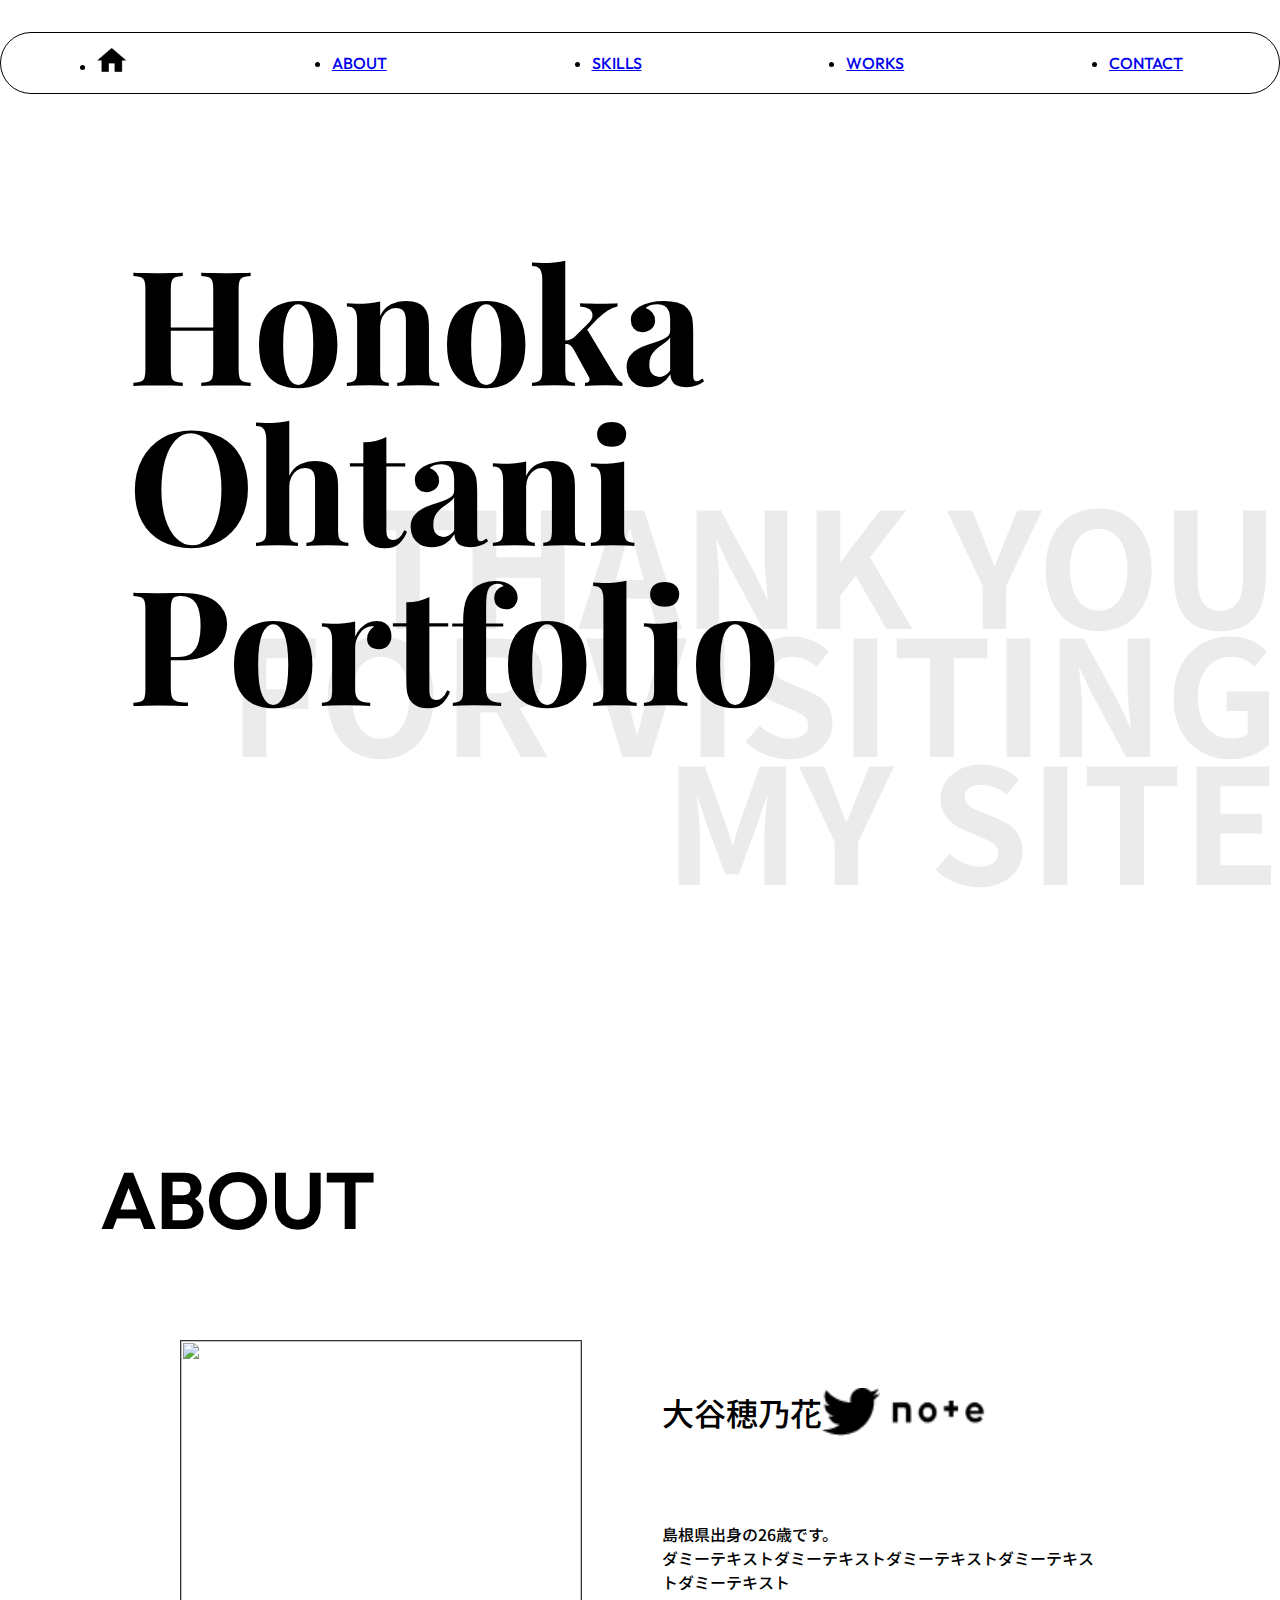
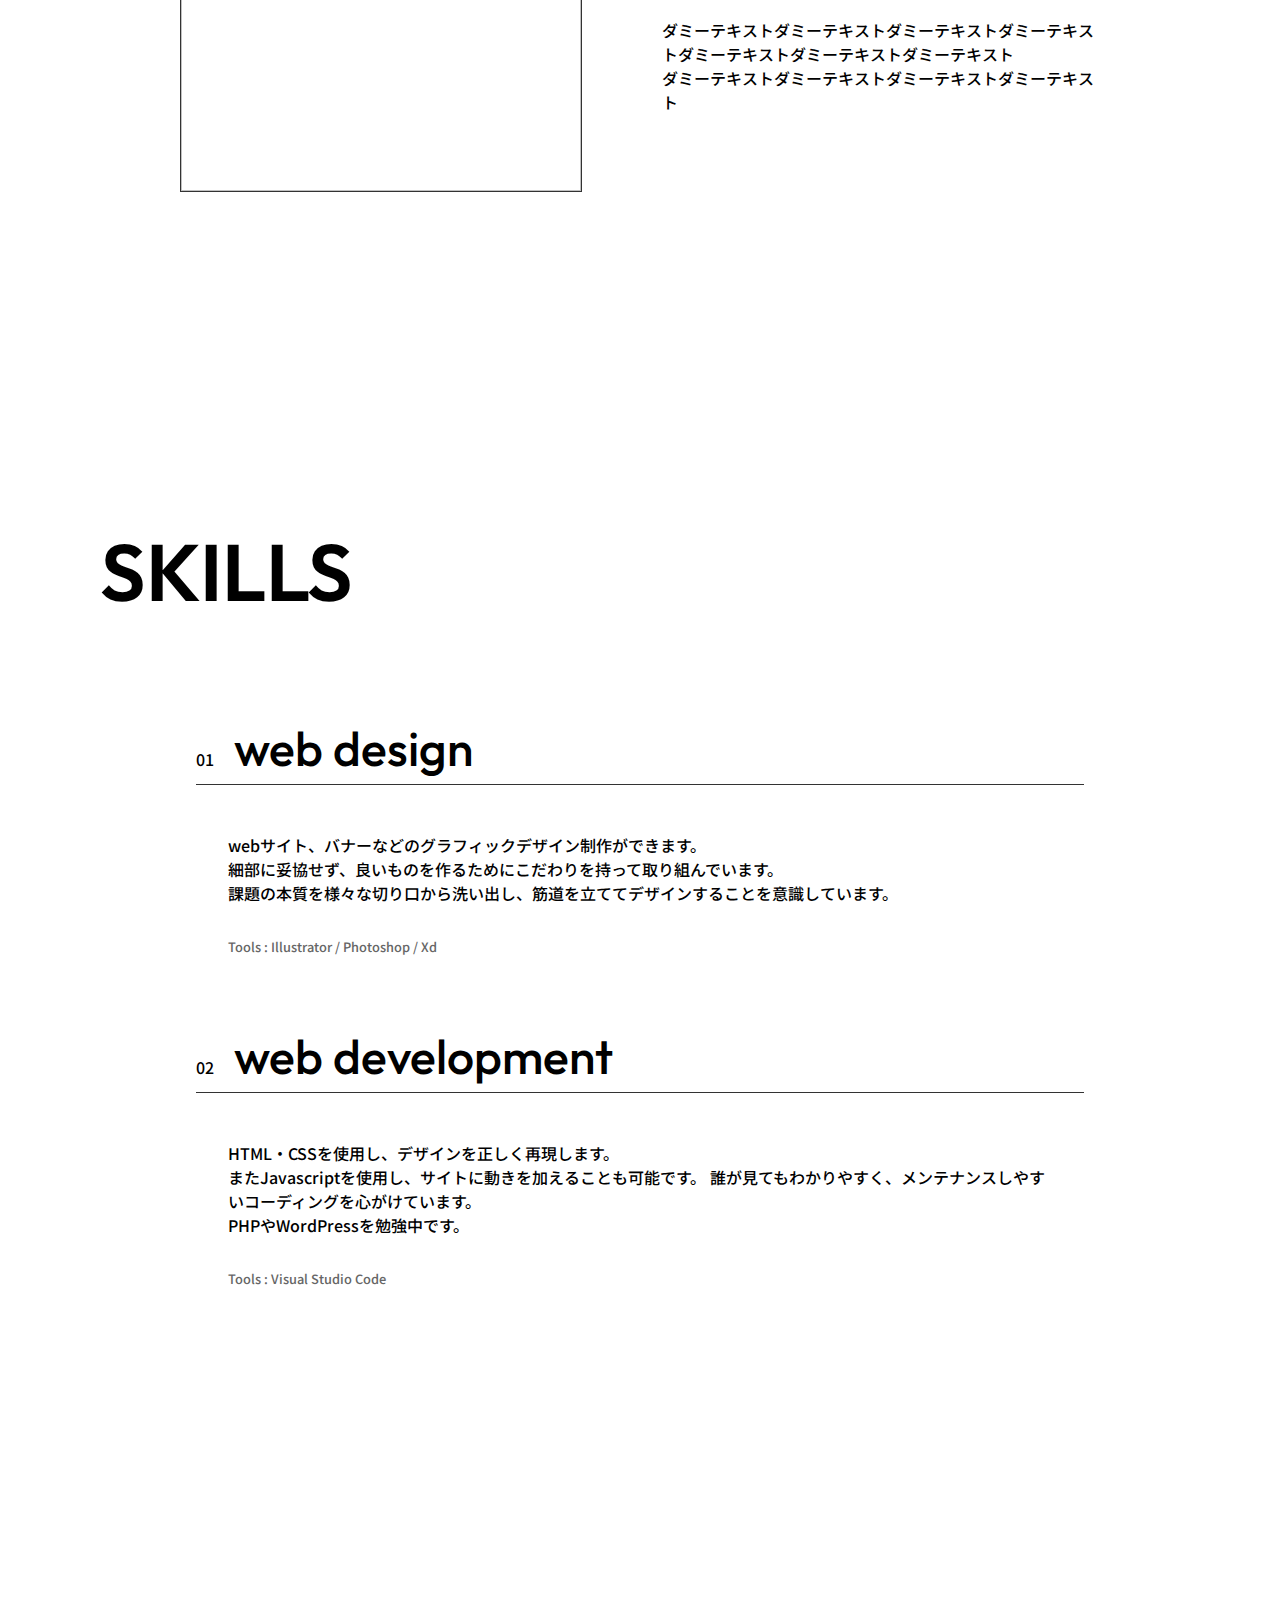
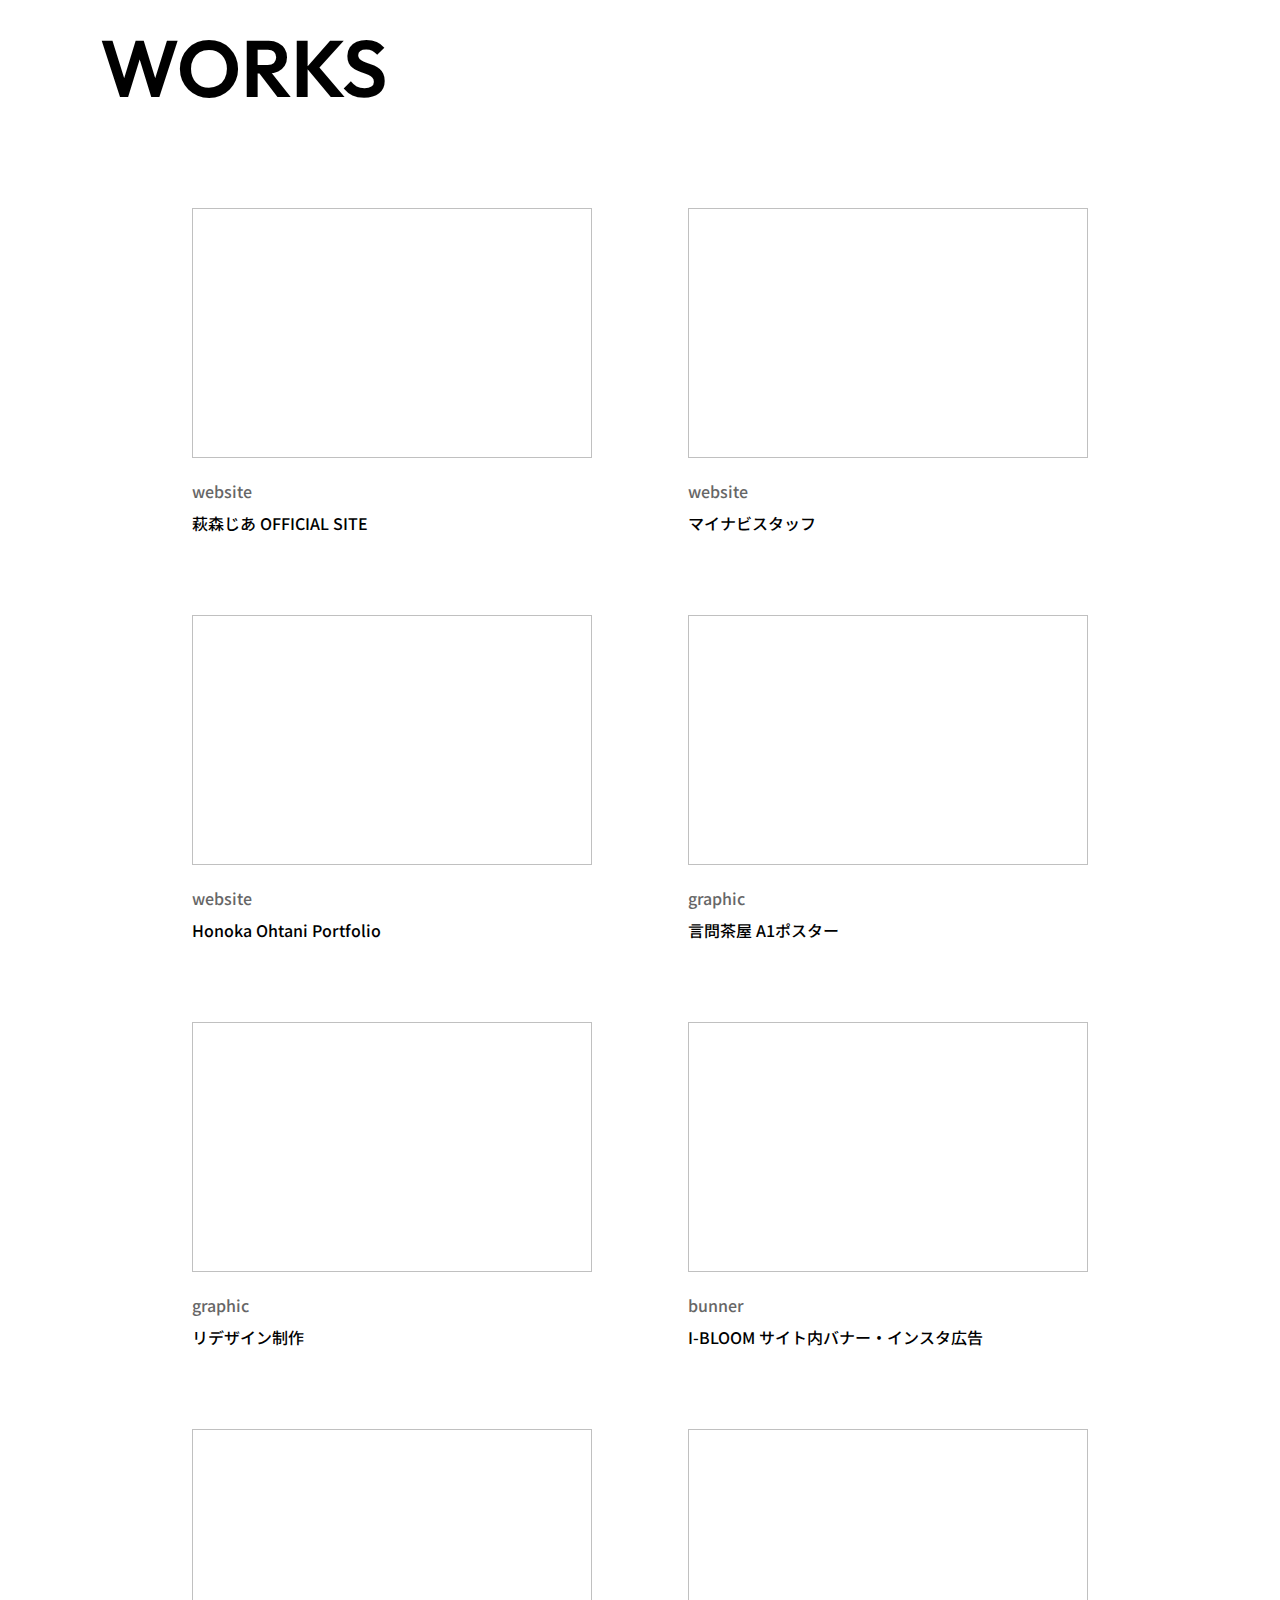
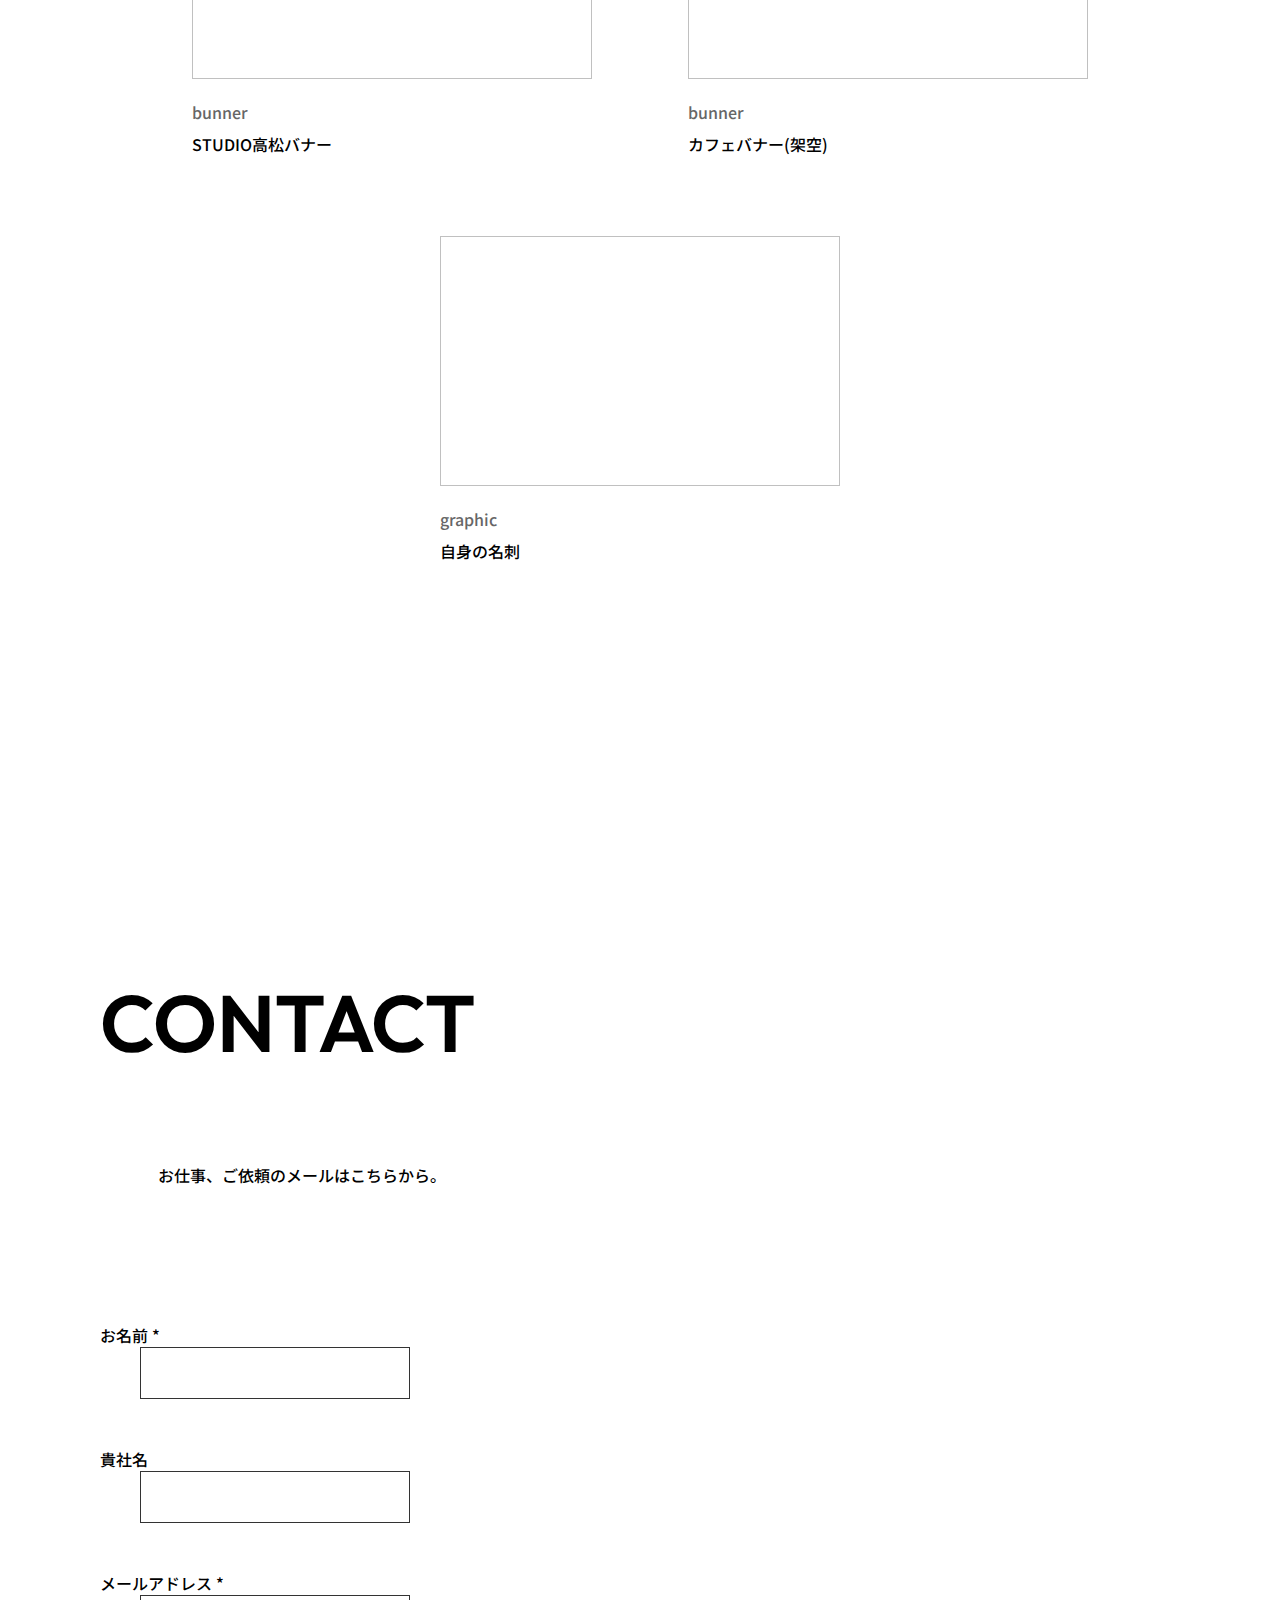
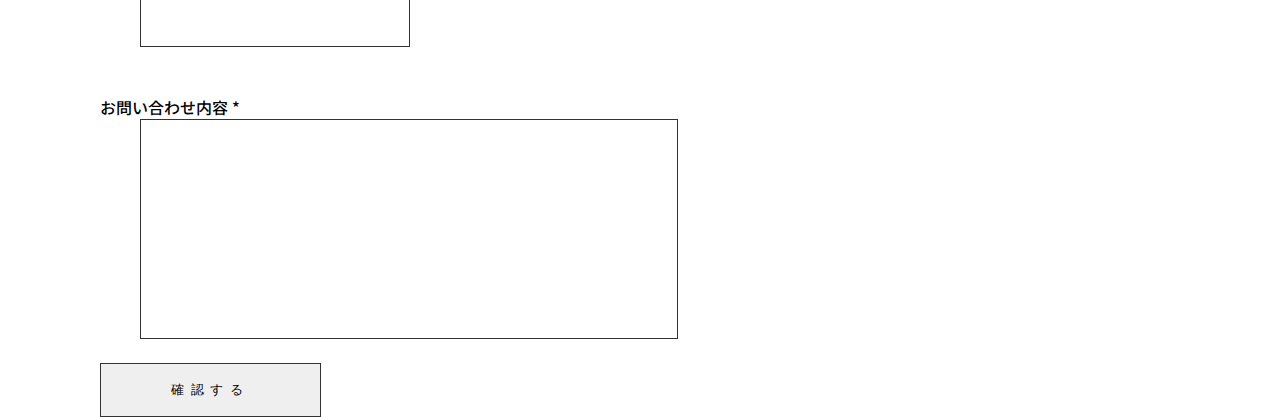
==== index.html @ c3727ef9 "message" ====
<!DOCTYPE html>
<html lang="ja">
  <head>
    <meta charset="utf-8">
    <meta name="viewport" content="width=device-width,initial=scale=1" />
    <meta
      name="description"
      content="大谷穂乃花のポートフォリオサイトです。"
    />
    <meta property="og:url" content="http://www.mySite.com/" />
    <meta property="og:title" content="Honoka Ohtani Portfolio site" />
    <meta property="og:type" content="website" />
    <meta property="og:image" content=".jpg" />
    <meta property="og:site_name" content="Honoka Ohtani Portfolio site" />
    <meta property="og:locale" content="ja-JP" />
    <meta
      property="og:description"
      content="大谷穂乃花のポートフォリオサイトです。"
    />
    <meta name="twitter:card" content="summary" />
    <title>Honoka Ohtani Portfolio site</title>
    <link
      rel="stylesheet"
      href="https://cdnjs.cloudflare.com/ajax/libs/tailwindcss/2.2.19/tailwind.min.css"
    />
    <link rel="stylesheet" href="assets/css/reset.css" />
    <link rel="stylesheet" href="assets/css/style.css" />
   
  </head>
  <body>
    <header>
      <section class="header" >
        <ul class="header-items" id="page-link">
         <li class="header-item">
          <a href=#top>
            <img src="assets/img/home.png" width="30">
          </a>
         </li>
         <li class="header-item">
          <a href=#about>
            ABOUT
          </a>
         </li>
         <li class="header-item">
          <a href=#skills>
            SKILLS
          </a>
         </li>
         <li class="header-item">
          <a href=#works>
            WORKS
          </a>
         </li>
         <li class="header-item">
          <a href=#contact>
            CONTACT
          </a>
         </li>
        </ul>
      </section>
    </header>
    <main>
      <section class="first-view">
        <div class="fv-wrapper">
          <div class="background-copy">
            THANK&nbsp;YOU
            <br>
            FOR&nbsp;VISITING
            <br>
            MY SITE
          </div>
          <h1 class="title-copy">
            Honoka
            <br>
            Ohtani
            <br>
            Portfolio
          </h1>
        </div>
      </section>
      <section class="about container">
       <h2 class="section-title" id="about">ABOUT</h2>
       <div class="about-wrapper">
        <img class="about-img" src="#" width="400">
        <div class="introduction">
          <div class="introduction__name">
            <div class="name pr-10">大谷穂乃花</div>
            <div class="sns-icon">
              <img src="assets/img/twitter.png" alt="twitter" class="sns-icons__item">
              <img src="assets/img/note.png" alt="note" class="sns-icons__item">
            </div>
          </div>
          <p class="introduction__sentence">
            島根県出身の26歳です。
            <br>
            ダミーテキストダミーテキストダミーテキストダミーテキストダミーテキスト
            <br><br>
            ダミーテキストダミーテキストダミーテキストダミーテキストダミーテキストダミーテキストダミーテキスト
            <br>
            ダミーテキストダミーテキストダミーテキストダミーテキスト
          </p>
          <!-- <p class="introduction__sentence">
            島根県出身の26歳です。
            <br>
            大学卒業後の2年間は教員として中学校に勤務し、退職。その後2社でそれぞれ営業、事務・広報に携わりました。
            <br><br>
            趣味はドライブで、長距離の運転もわりと楽しくこなすことができます。最近ATの限定を解除しました。
            <br>
            食べることや料理も好きで、管理栄養士の資格を持っています。
          </p> -->
        </div>
       </div>
      </section>
      <section class="skills container">
        <h2 class="section-title" id="skills">SKILLS</h2>
        <div class="skill-wrapper">
          <div class="skill-item">
            <div class="skill-title">
              <span class="skill-item-number">
                01
              </span>
              <span class="skill-item-content">
                web design
              </span>
            </div>
            <div class="skill-item-description__wrapper">
              <p class="skill-item-description">
                webサイト、バナーなどのグラフィックデザイン制作ができます。
                <br>
                細部に妥協せず、良いものを作るためにこだわりを持って取り組んでいます。
                <br>
                課題の本質を様々な切り口から洗い出し、筋道を立ててデザインすることを意識しています。              
              </p>
              <p class="tools">
                Tools : Illustrator / Photoshop / Xd
              </p>
            </div>
          </div>
          <div class="skill-item">
            <div class="skill-title">
              <span class="skill-item-number">
                02
              </span>
              <span class="skill-item-content">
                web development
              </span>
            </div>
            <div class="skill-item-description__wrapper">
              <p class="skill-item-description">
                HTML・CSSを使用し、デザインを正しく再現します。
                <br>
                またJavascriptを使用し、サイトに動きを加えることも可能です。
                誰が見てもわかりやすく、メンテナンスしやすいコーディングを心がけています。
                <br>
                PHPやWordPressを勉強中です。     
              </p>
              <p class="tools">
                Tools : Visual Studio Code
              </p>
            </div>
          </div>
        </div>
      </section>
      <section class="works container">
        <h2 class="section-title" id="works">
          WORKS
        </h2>
        <div class="work-wrapper">
          <div class="work-items">
             <img class="work-image" width="400" height="250">
              <p class="work-category">
                website
              </p>
              <p class="work-detail">
                萩森じあ&nbsp;OFFICIAL&nbsp;SITE
              </p>
          </div> 
          <div class="work-items">    
            <img class="work-image" width="400" height="250">
            <p class="work-category">
              website
            </p>
            <p class="work-detail">
              マイナビスタッフ
            </p>
          </div>  
          <div class="work-items">
            <img class="work-image" width="400" height="250">
            <p class="work-category">
              website
            </p>
            <p class="work-detail">
              Honoka&nbsp;Ohtani&nbsp;Portfolio
            </p>
          </div> 
          <div class="work-items">
            <img class="work-image" width="400" height="250">
            <p class="work-category">
              graphic
            </p>
            <p class="work-detail">
              言問茶屋&nbsp;A1ポスター
            </p>
          </div>
          <div class="work-items">
            <img class="work-image" width="400" height="250">
            <p class="work-category">
              graphic
            </p>
            <p class="work-detail">
              リデザイン制作
            </p>
          </div>
          <div class="work-items">
            <img class="work-image" width="400" height="250">
            <p class="work-category">
              bunner
            </p>
            <p class="work-detail">
              I-BLOOM&nbsp;サイト内バナー・インスタ広告
            </p>
          </div> 
          <div class="work-items">              
            <img class="work-image" width="400" height="250">
            <p class="work-category">
             bunner
            </p>
            <p class="work-detail">
             STUDIO高松バナー
            </p>
          </div> 
          <div class="work-items">           
            <img class="work-image" width="400" height="250">
            <p class="work-category">
              bunner
            </p>
            <p class="work-detail">
              カフェバナー(架空)
            </p>
          </div>   
          <div class="work-items">          
            <img class="work-image" width="400" height="250">
            <p class="work-category">
              graphic
            </p>
            <p class="work-detail">
              自身の名刺
            </p>
          </div>        
         </div>
    </section>
    <section class="contact container">
      <h2 class="section-title" id="contact">
              CONTACT
            </h2>
            <div class="Form">
              <div class="contact-message">
                <p class="contact-message__text">
                  お仕事、ご依頼のメールは<br class="sp">こちらから。
                </p>
              </div>
              <dl class="flex flex-wrap lg:flex-nowrap  w-full Form-Item">
                <dt class="w-full mb-4 lg:mb-0 lg:w-4/12">
                  お名前
                  <span class="Form-Item-Label-Required">
                      *
                    </span>
                </dt>
                <dd class="w-full lg:w-6/12">
                  <input class="w-full Form-Item-Input bg-transparent" type="text" >
                </dd>
              </dl>
              <dl class="flex flex-wrap lg:flex-nowrap  w-full Form-Item">
                <dt class="w-full mb-4 lg:mb-0 lg:w-4/12">
                  貴社名
                </dt>
                <dd class="w-full lg:w-6/12">
                  <input class="w-full Form-Item-Input bg-transparent" type="text" >
                </dd>
              </dl>
              <dl class="flex flex-wrap lg:flex-nowrap  w-full Form-Item">
                <dt class="w-full mb-4 lg:mb-0 lg:w-4/12">
                  メールアドレス
                  <span class="Form-Item-Label-Required">
                      *
                    </span>
                </dt>
                <dd class="w-full lg:w-6/12">
                  <input class="w-full Form-Item-Input bg-transparent" type="text" >
                </dd>
              </dl>
              <dl class="flex flex-wrap lg:flex-nowrap  w-full Form-Item">
                <dt class="w-full mb-4 lg:mb-0 lg:w-4/12">
                  お問い合わせ内容
                  <span class="Form-Item-Label-Required">
                      *
                    </span>
                </dt>
                <dd class="w-full lg:w-6/12">
                  <input class="w-full Form-Item-Textarea bg-transparent" >
                </dd>
              </dl>
              <div class="text-center pt-48 pb-56">
                <button type="submit" class="button1 mx-auto">
                  <div class="button1__box">確認する</div>
                </button>
              </div>
            </div>
          </section>
        </main>
        <footer></footer>
      </body>
      <script src="https://code.jquery.com/jquery-3.4.1.min.js" integrity="sha256-CSXorXvZcTkaix6Yvo6HppcZGetbYMGWSFlBw8HfCJo=" crossorigin="anonymous"></script>
<script src="https://coco-factory.jp/ugokuweb/wp-content/themes/ugokuweb/data/8-2-2/js/8-2-2.js"></script>
</html>
---- assets/css/style.css ----
@charset "UTF-8";


  @import url('https://fonts.googleapis.com/css2?family=Noto+Sans+JP:wght@400;500;900&family=Outfit:wght@500;600&family=Playfair+Display:wght@400&display=swap');


body{
  font-family: 'Noto Sans JP', sans-serif;
  font-weight:500;
  letter-spacing: .05;
  line-height:1.5;
}
.first-view{
  height:100vh;
}
.header{
  background: rgba(0,0,0,0.0);
  height: auto;
  position: fixed;
  width: 100%;
  max-width: 1280px;
  inset: 0;
  margin: auto;
  margin-top:2rem;
  z-index: 100;
}
.header-items{
  align-content: center;
  align-items: center;
  background: #ffffff;
  border: solid 1px #000;
  border-radius: 128px;
  display: flex;
  flex: 1;
  flex-direction: row;
  flex-wrap: wrap;
  height: 60px;
  justify-content: space-between;
  margin: 0 auto;
  padding: 0px 6rem;
  width: auto;
  z-index: 0;
  max-width: calc(100% - 60px);
}
.header-item{
  font-family: 'Outfit', sans-serif;
}
.fv-wrapper{
  position:relative;
}
.title-copy{
  position:absolute;
  transform: translateY(50%);
  font-size:10rem;
  padding-left:10vw;
  line-height: 1;
  z-index:10;
  font-family: 'Playfair Display', serif;
}
.background-copy{
  position:absolute;
  top:55vh;
  right:0;
  font-size:10rem;
  line-height: 0.8;
  color:#ebebeb;
  z-index:1;
  text-align: right;
  font-weight:700;
}


.section-title{
  font-size:5rem;
  margin-bottom:5rem;
  font-family: 'Outfit', sans-serif;
  font-weight:600;
}
.container{
  max-width:1080px;
  margin-top:20rem;
  margin-left: auto;
  margin-right: auto; 
}
.about{
  margin-top:15rem;
}

.about-wrapper{
  display:flex;
  justify-content: space-between;
  padding:0 5rem;
}
.about-img{
  border:solid 1px #333;
  height:450px;
}
.introduction{
  margin-left:5rem;
}
.introduction__name{
  display:flex;
  margin:3rem 0;
}
.name{
  font-size:2rem;
}
.sns-icon{
  display:flex;
}
.sns-icons__item{
  width:100%;
}
.introduction__sentence{
  transform:translateY(20%);
}

.skill-wrapper{
  padding:0 6rem;
}
.skill-item{
  margin-bottom:4rem;
}
.skill-title{
  border-bottom:solid 1px #333;
  margin-bottom:3rem;
}
.skill-item-number{
  font-size:1rem;
  margin-right:1rem;
}
.skill-item-content{
  position:relative;
  font-size:3rem;
  font-family: 'Outfit', sans-serif;
  font-weight:500;
}
.skill-item-description__wrapper{
  margin:0 2rem;
}
.tools{
  margin-top:2rem;
  font-size:0.8rem;
  color:#666;
}


.work-wrapper{
  display:flex;
  justify-content: center;
  flex-wrap:wrap
}
.work-items{
  margin:0 3rem;
  margin-bottom:5rem;
}
.work-image{
  margin-bottom:1rem;
}
.work-category{
  margin-bottom:0.5rem;
  color:#666;
}

.Form {
  margin-left: auto;
  margin-right: auto;
  max-width: 1520px;
  text-align: left;
}
@media screen and (max-width: 768px) {
  .Form {
    padding-top:5rem;
    margin: 0 3rem;
  }
}
.contact-message__text{
  margin: 5rem 4.5vw 7rem;
}
.Form-Item {
  margin:0 auto;
  padding-top: 24px;
  padding-bottom: 24px;
  justify-content: center;
}
@media screen and (max-width: 480px) {
  .Form-Item {
    padding-left: 14px;
    padding-right: 14px;
    padding-top: 16px;
    padding-bottom: 16px;
    flex-wrap: wrap;
  }
}

@media screen and (max-width: 480px) {
  .Form-Item-Label {
    max-width: inherit;
    display: flex;
    align-items: center;
    font-size: 15px;
  }
}
@media screen and (max-width: 480px) {
  .Form-Item-Label.isMsg {
    margin-top: 0;
  }
}

@media screen and (max-width: 768px) {
  .Form-Item-Label-Required {
    border-radius: 4px;
    padding-top: 4px;
    padding-bottom: 4px;
    width: 32px;
  }
}
.Form-Item-Input{
  border: 1px solid #333;
  margin-left: 40px;
  padding-left: 1em;
  padding-right: 1em;
  height: 48px;
  flex: 1;
  /* width: 100%; */
  max-width: 500px;
  font-size: 18px;
}
@media screen and (max-width: 768px) {
  .Form-Item-Input {
    margin-left: 0;
    margin-top: 18px;
    margin-left:0;
    height: 40px;
    flex: inherit;
    font-size: 15px;
  }
}
.Form-Item-Textarea {
  border: 1px solid #333;
  margin-left: 40px;
  padding-left: 1em;
  padding-right: 1em;
  height: 216px;
  flex: 1;
  width: 100%;
  max-width: 500px;
  font-size: 18px;
}
@media screen and (max-width: 768px) {
  .Form-Item-Textarea {
    margin-top: 18px;
    margin-left: 0;
    height: 200px;
    flex: inherit;
    font-size: 15px;
  }
}
.sp{
  display:none;
}
@media screen and (max-width: 768px) {
  .sp{
    display:block;
  }
}

.button1{
  border:solid 1px #333;
}
.button1__box{
  padding:1rem 4rem;
  letter-spacing: .5em;
}
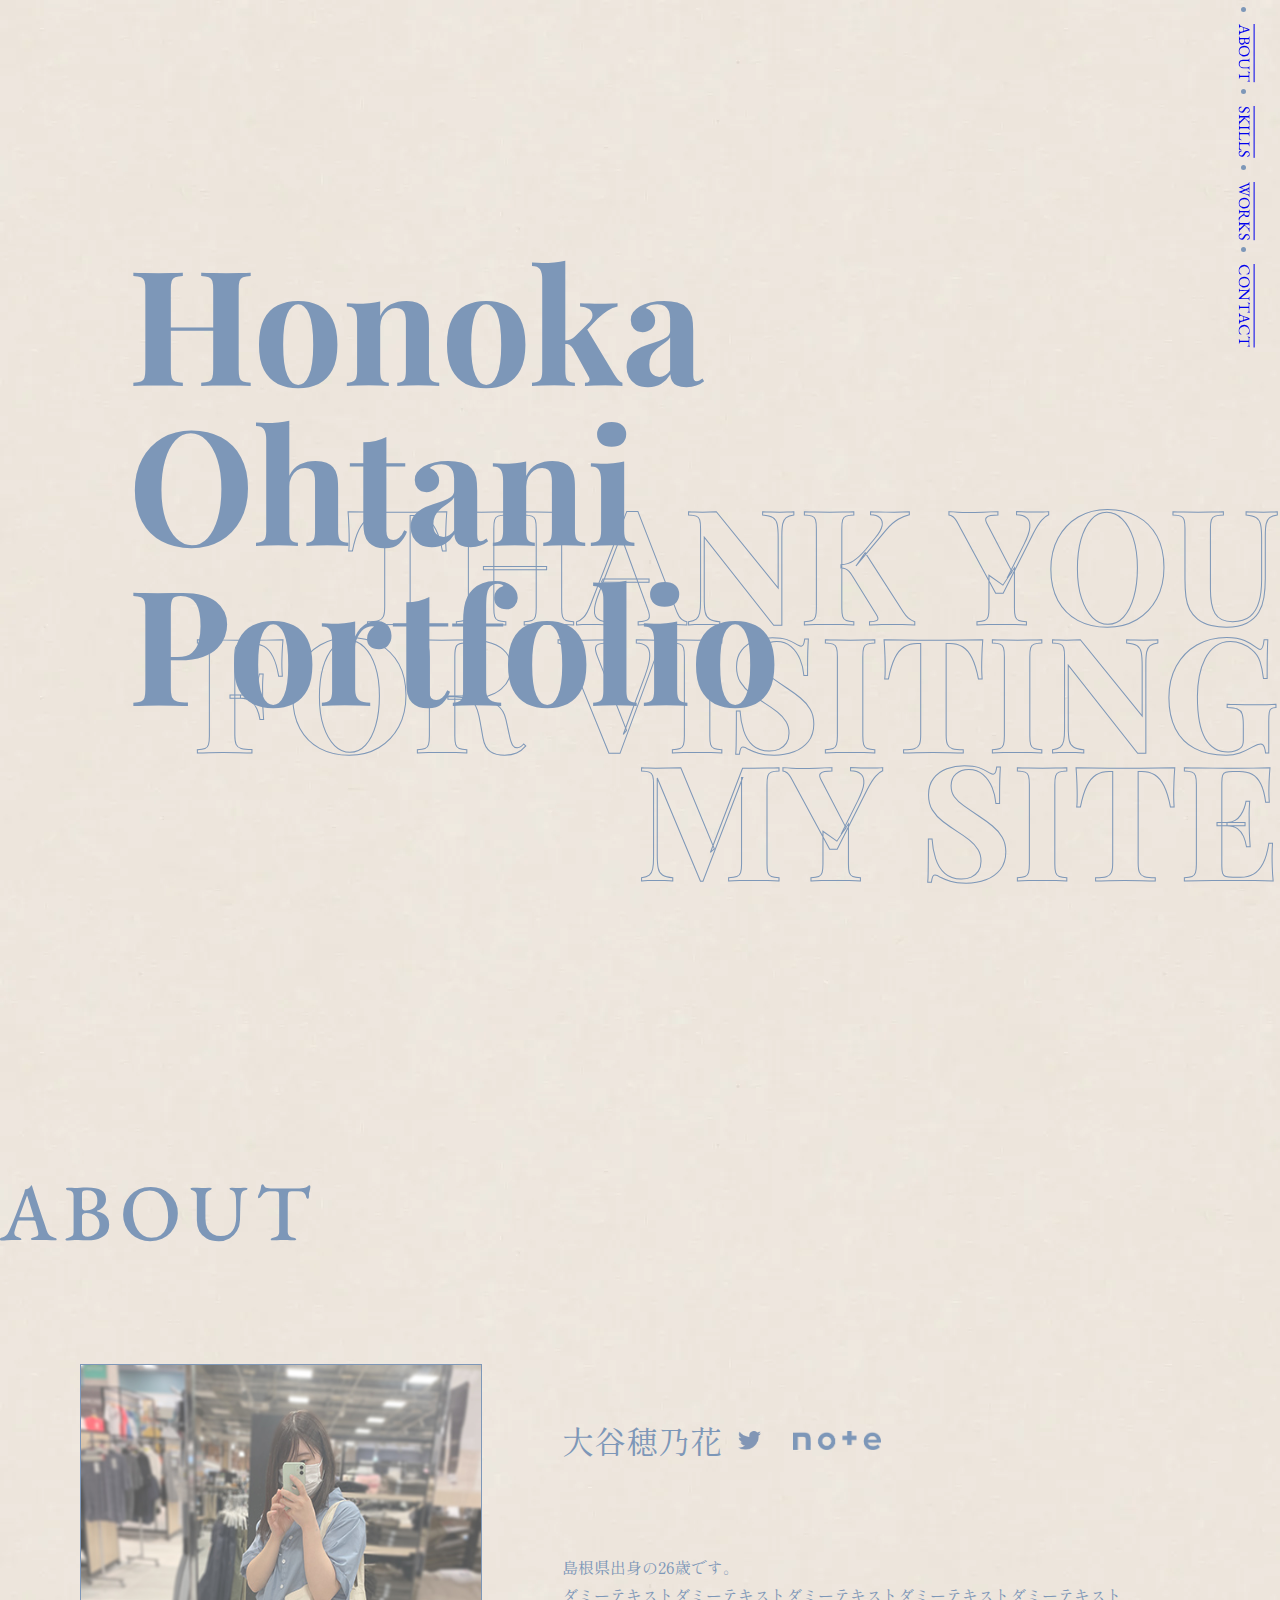
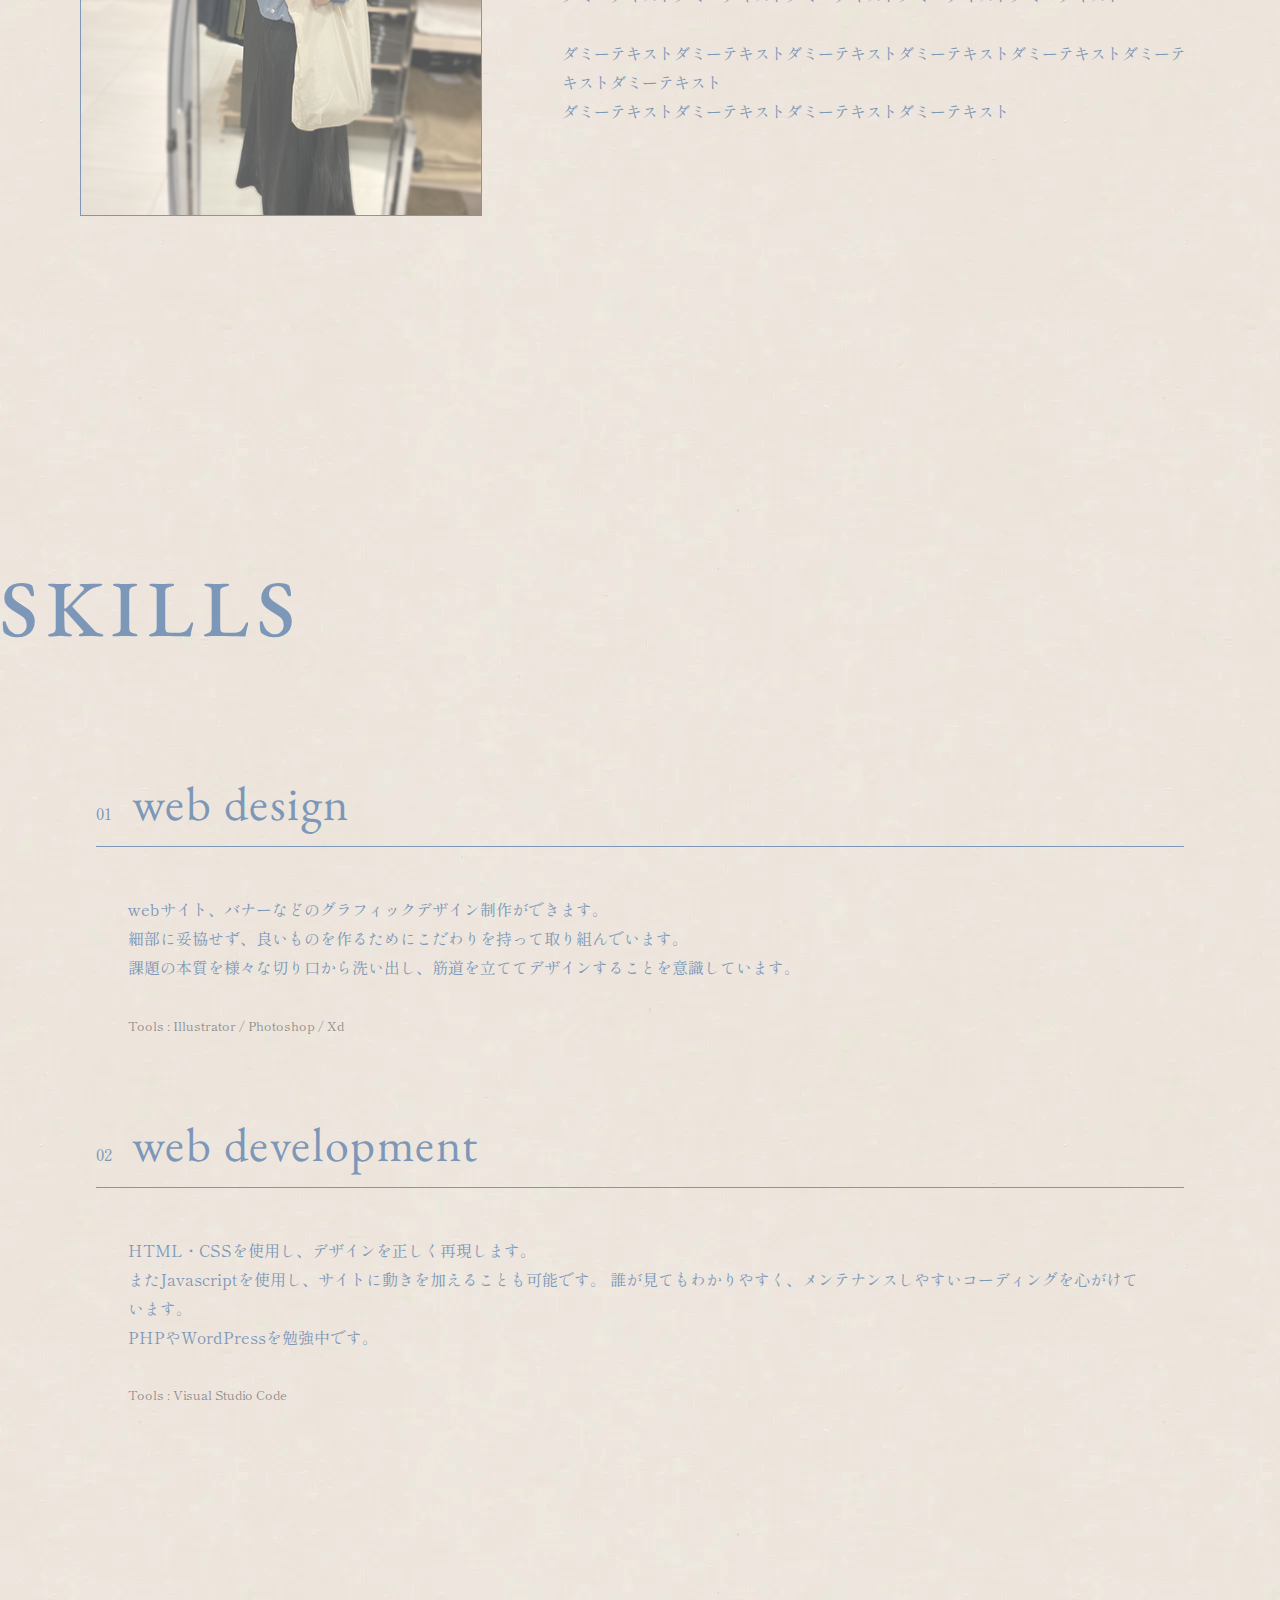
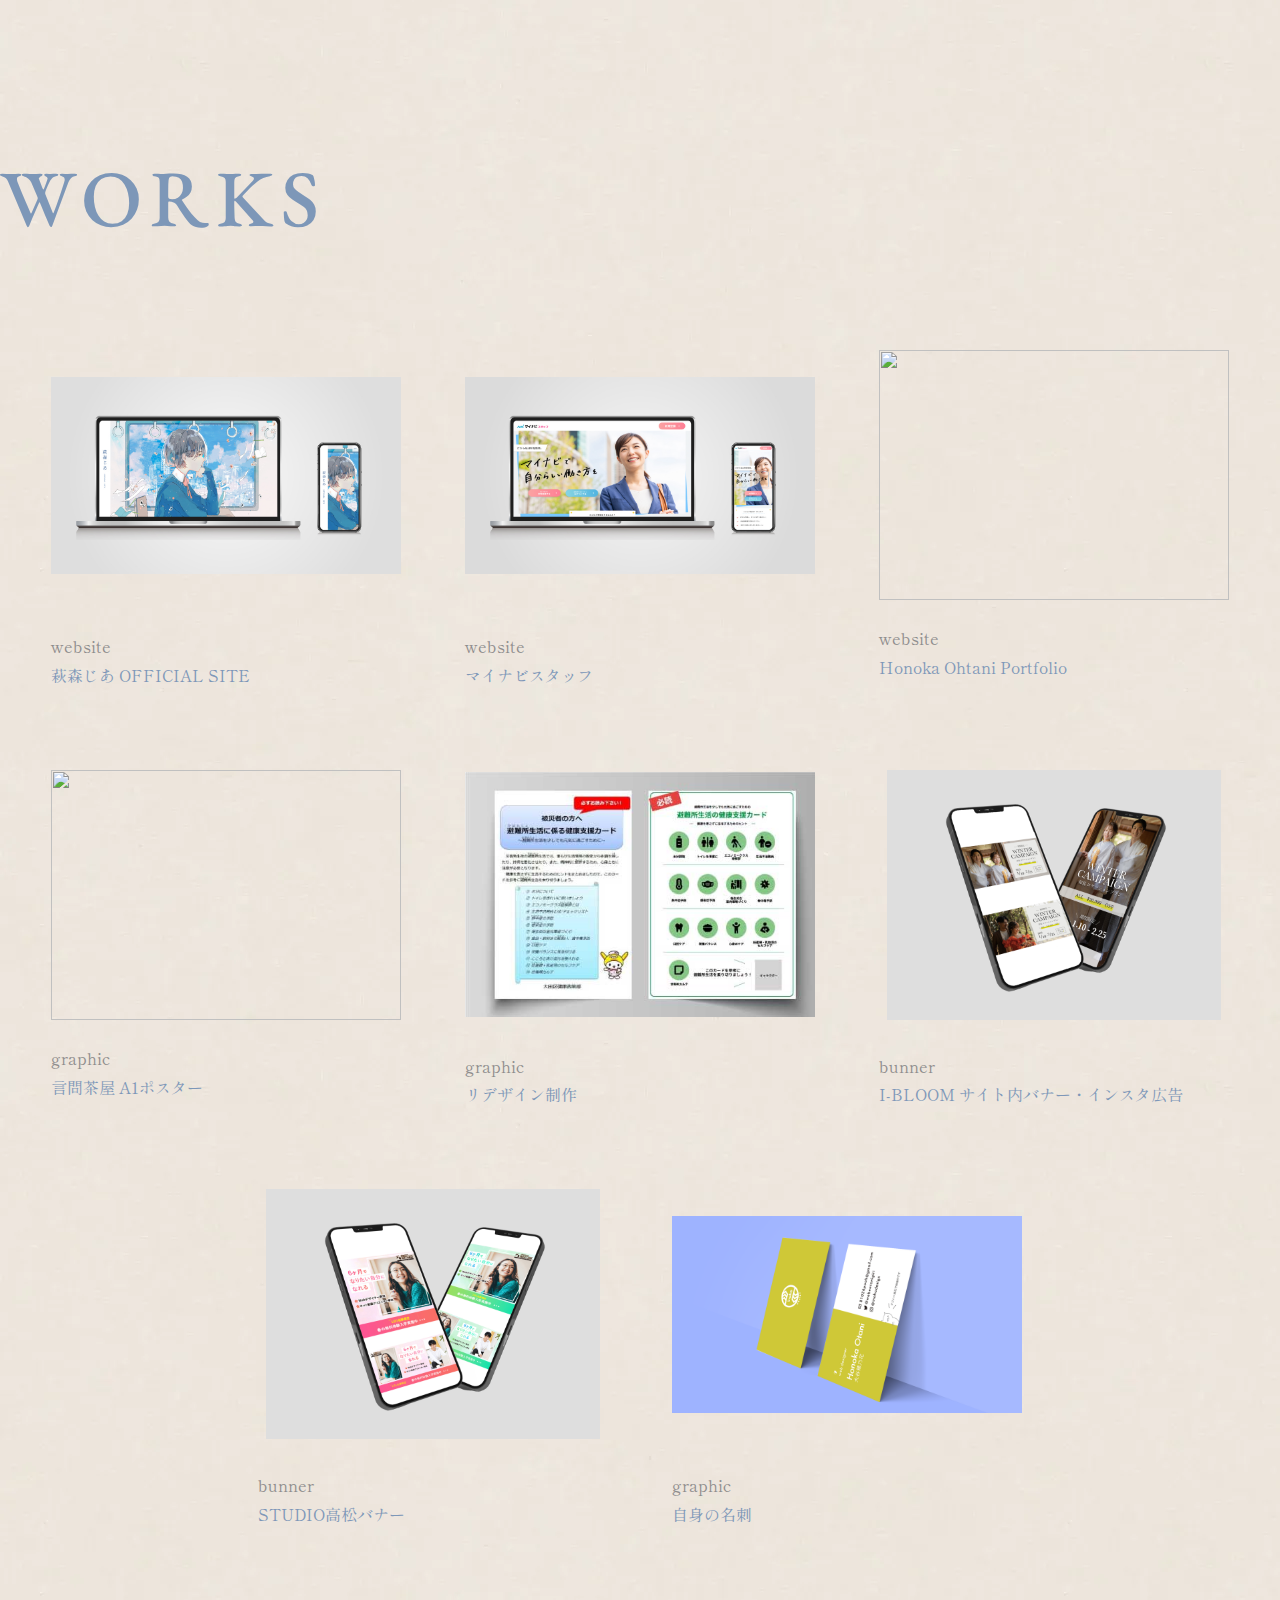
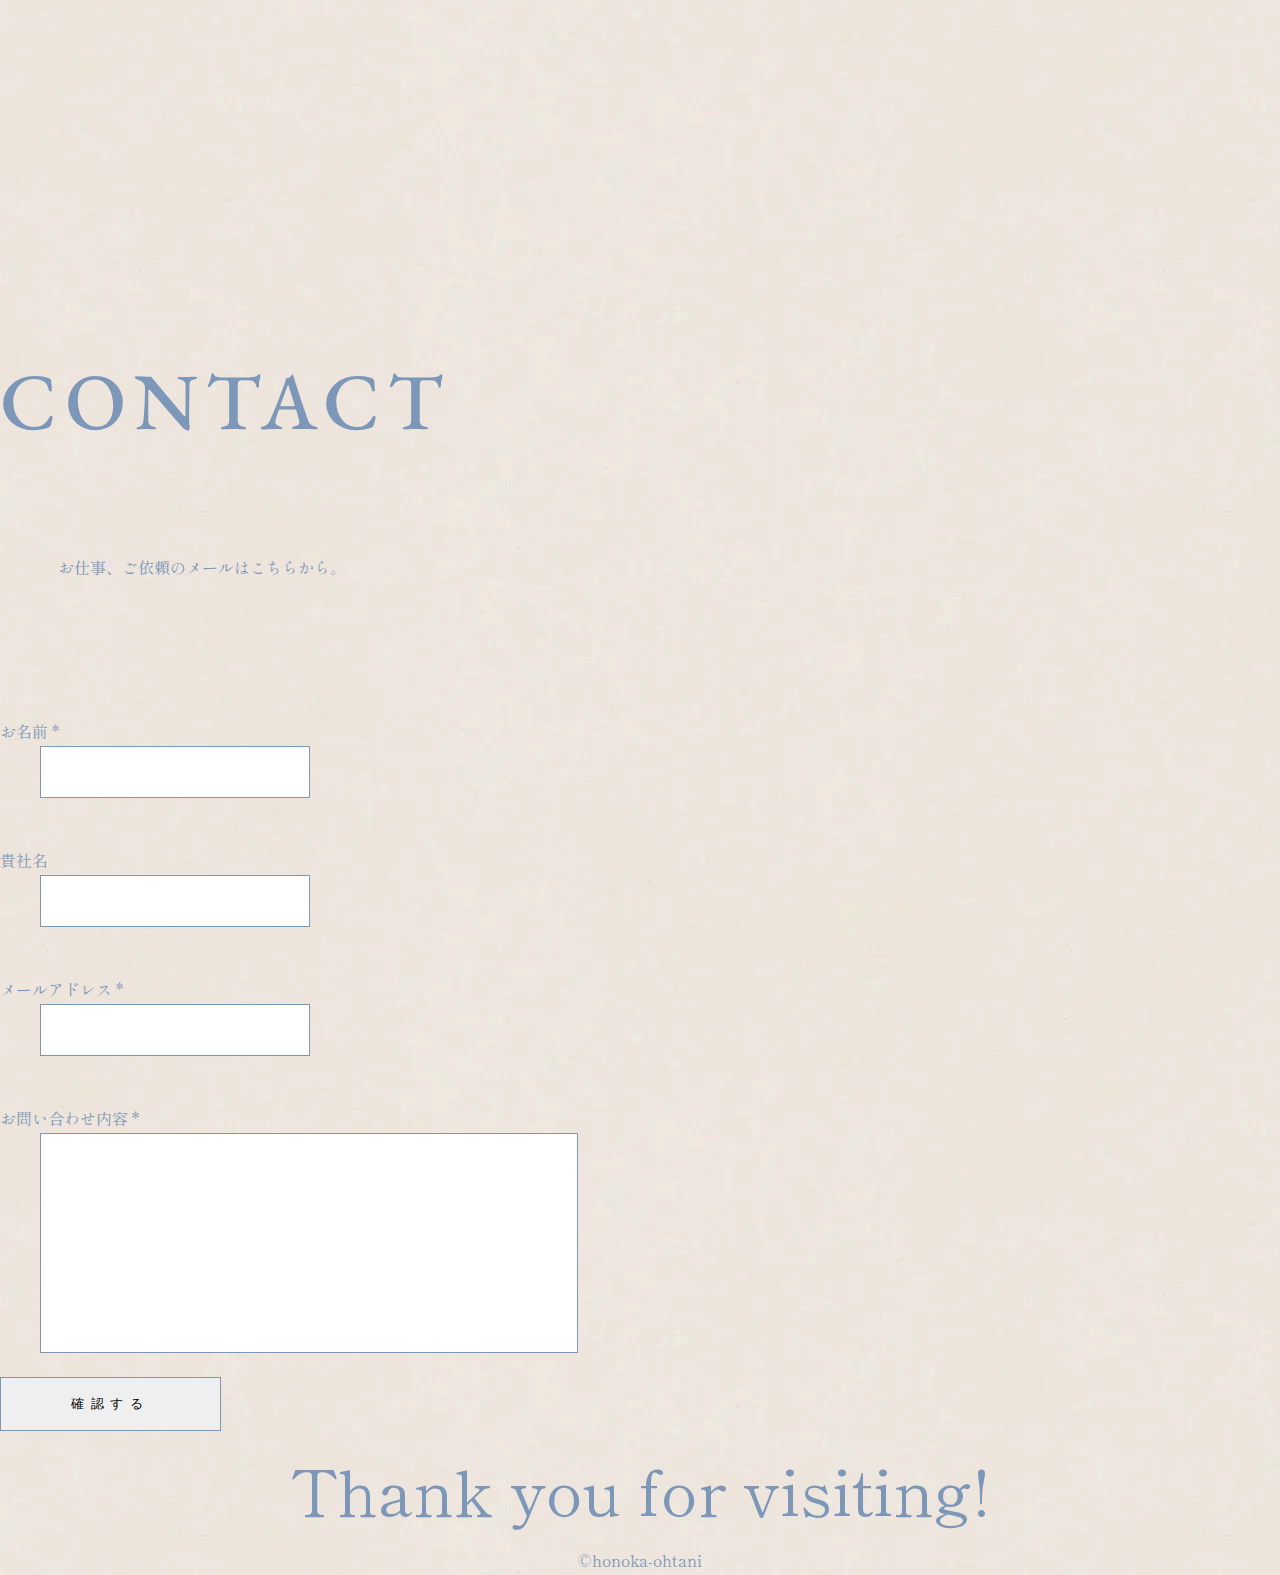
==== commit 738d22b2: "Added asset image" ====
--- a/index.html
+++ b/index.html
@@ -32,11 +32,6 @@
       <section class="header" >
         <ul class="header-items" id="page-link">
          <li class="header-item">
-          <a href=#top>
-            <img src="assets/img/home.png" width="30">
-          </a>
-         </li>
-         <li class="header-item">
           <a href=#about>
             ABOUT
           </a>
@@ -81,13 +76,13 @@
       <section class="about container">
        <h2 class="section-title" id="about">ABOUT</h2>
        <div class="about-wrapper">
-        <img class="about-img" src="#" width="400">
+        <img class="about-img" src="assets/img/about.png" width="400">
         <div class="introduction">
           <div class="introduction__name">
-            <div class="name pr-10">大谷穂乃花</div>
+            <div class="name pr-1 md:pr-20">大谷穂乃花</div>
             <div class="sns-icon">
-              <img src="assets/img/twitter.png" alt="twitter" class="sns-icons__item">
-              <img src="assets/img/note.png" alt="note" class="sns-icons__item">
+              <img src="assets/img/twitter.png" alt="twitter" width="20" height="15" class="sns-icons__item">
+              <img src="assets/img/note.png" alt="note" width="30" class="sns-icons__item">
             </div>
           </div>
           <p class="introduction__sentence">
@@ -167,7 +162,7 @@
         </h2>
         <div class="work-wrapper">
           <div class="work-items">
-             <img class="work-image" width="400" height="250">
+             <a href="work1.html"><img src="assets/img/work1.jpg" class="work-image" width="350" height="250"></a>
               <p class="work-category">
                 website
               </p>
@@ -176,7 +171,7 @@
               </p>
           </div> 
           <div class="work-items">    
-            <img class="work-image" width="400" height="250">
+            <a href="work2.html"><img src="assets/img/work2.jpg" class="work-image" width="350" height="250"></a>
             <p class="work-category">
               website
             </p>
@@ -185,7 +180,7 @@
             </p>
           </div>  
           <div class="work-items">
-            <img class="work-image" width="400" height="250">
+            <a href="work3.html"><img src="assets/img/work3.jpg" class="work-image" width="350" height="250"></a>
             <p class="work-category">
               website
             </p>
@@ -194,7 +189,7 @@
             </p>
           </div> 
           <div class="work-items">
-            <img class="work-image" width="400" height="250">
+            <a href="work4.html"><img src="assets/img/work4.jpg" class="work-image" width="350" height="250"></a>
             <p class="work-category">
               graphic
             </p>
@@ -203,7 +198,7 @@
             </p>
           </div>
           <div class="work-items">
-            <img class="work-image" width="400" height="250">
+            <a href="work5.html"><img src="assets/img/work5.jpg" class="work-image" width="350" height="250"></a>
             <p class="work-category">
               graphic
             </p>
@@ -212,7 +207,7 @@
             </p>
           </div>
           <div class="work-items">
-            <img class="work-image" width="400" height="250">
+            <a href="work6.html"><img src="assets/img/work6.jpg" class="work-image" width="350" height="250"></a>
             <p class="work-category">
               bunner
             </p>
@@ -221,25 +216,16 @@
             </p>
           </div> 
           <div class="work-items">              
-            <img class="work-image" width="400" height="250">
+            <a href="work7.html"><img src="assets/img/work7.jpg" class="work-image" width="350" height="250"></a>
             <p class="work-category">
              bunner
             </p>
             <p class="work-detail">
              STUDIO高松バナー
-            </p>
-          </div> 
-          <div class="work-items">           
-            <img class="work-image" width="400" height="250">
-            <p class="work-category">
-              bunner
-            </p>
-            <p class="work-detail">
-              カフェバナー(架空)
             </p>
           </div>   
           <div class="work-items">          
-            <img class="work-image" width="400" height="250">
+            <a href="work8.html"><img src="assets/img/work9.png" class="work-image" width="350" height="250"></a>
             <p class="work-category">
               graphic
             </p>
@@ -300,7 +286,7 @@
                   <input class="w-full Form-Item-Textarea bg-transparent" >
                 </dd>
               </dl>
-              <div class="text-center pt-48 pb-56">
+              <div class="text-center pt-40 pb-56">
                 <button type="submit" class="button1 mx-auto">
                   <div class="button1__box">確認する</div>
                 </button>
@@ -308,7 +294,12 @@
             </div>
           </section>
         </main>
-        <footer></footer>
+        <footer class="footer w-full">
+          <div class="footer-message pb-40">
+            Thank you for visiting! 
+          </div>
+         <small class="pb-8">©honoka-ohtani</small>
+        </footer>
       </body>
       <script src="https://code.jquery.com/jquery-3.4.1.min.js" integrity="sha256-CSXorXvZcTkaix6Yvo6HppcZGetbYMGWSFlBw8HfCJo=" crossorigin="anonymous"></script>
 <script src="https://coco-factory.jp/ugokuweb/wp-content/themes/ugokuweb/data/8-2-2/js/8-2-2.js"></script>
--- a/assets/css/style.css
+++ b/assets/css/style.css
@@ -1,49 +1,38 @@
 @charset "UTF-8";
 
 
-  @import url('https://fonts.googleapis.com/css2?family=Noto+Sans+JP:wght@400;500;900&family=Outfit:wght@500;600&family=Playfair+Display:wght@400&display=swap');
+@import url('https://fonts.googleapis.com/css2?family=EB+Garamond:wght@400;500&family=Outfit:wght@700&family=Playfair+Display:wght@700;900&family=Shippori+Mincho:wght@400;500&display=swap');
+
 
 
 body{
-  font-family: 'Noto Sans JP', sans-serif;
-  font-weight:500;
+  font-family: 'Shippori Mincho', serif;
+  font-weight:400;
+  color:#7d97b8;
+  background-image: url(../img/bg.webp);
   letter-spacing: .05;
-  line-height:1.5;
+  line-height:1.8;
 }
 .first-view{
   height:100vh;
 }
-.header{
-  background: rgba(0,0,0,0.0);
-  height: auto;
-  position: fixed;
-  width: 100%;
-  max-width: 1280px;
-  inset: 0;
-  margin: auto;
-  margin-top:2rem;
-  z-index: 100;
-}
+
 .header-items{
-  align-content: center;
-  align-items: center;
-  background: #ffffff;
-  border: solid 1px #000;
-  border-radius: 128px;
   display: flex;
-  flex: 1;
-  flex-direction: row;
-  flex-wrap: wrap;
-  height: 60px;
-  justify-content: space-between;
-  margin: 0 auto;
-  padding: 0px 6rem;
-  width: auto;
-  z-index: 0;
-  max-width: calc(100% - 60px);
+    flex-direction: row;
+    height: 100%;
+    padding-top: 1.5rem;
+    position: fixed;
+    right: 1.4rem;
+    top: 0;
+    writing-mode: vertical-lr;
+    z-index: 10;
 }
 .header-item{
-  font-family: 'Outfit', sans-serif;
+  font-family: 'EB Garamond', serif;
+  letter-spacing: 0.04em;
+  margin-bottom: 1.5rem;
+  font-size:1rem;
 }
 .fv-wrapper{
   position:relative;
@@ -63,9 +52,12 @@
   right:0;
   font-size:10rem;
   line-height: 0.8;
-  color:#ebebeb;
+  color: transparent;
+  -webkit-text-stroke: 1px #7d97b8;
+  text-stroke: 1px #7d97b8;
   z-index:1;
   text-align: right;
+  font-family: 'Playfair Display', serif;
   font-weight:700;
 }
 
@@ -73,11 +65,12 @@
 .section-title{
   font-size:5rem;
   margin-bottom:5rem;
-  font-family: 'Outfit', sans-serif;
-  font-weight:600;
+  font-family: 'EB Garamond', serif;
+  font-weight:500;
+  letter-spacing: 0.1em;
 }
 .container{
-  max-width:1080px;
+  max-width:1280px;
   margin-top:20rem;
   margin-left: auto;
   margin-right: auto; 
@@ -92,7 +85,7 @@
   padding:0 5rem;
 }
 .about-img{
-  border:solid 1px #333;
+  border:solid 1px #7d97b8; 
   height:450px;
 }
 .introduction{
@@ -101,20 +94,41 @@
 .introduction__name{
   display:flex;
   margin:3rem 0;
+  align-items: center;
 }
 .name{
   font-size:2rem;
 }
 .sns-icon{
   display:flex;
+  align-items: flex-end;
 }
 .sns-icons__item{
-  width:100%;
+  object-fit: cover;
+    height: 1.2rem;
+    margin: 0 1rem;
+    width: auto;
 }
 .introduction__sentence{
   transform:translateY(20%);
 }
 
+@media screen and (max-width: 768px) {
+  .about-wrapper{
+    display:block;
+    justify-content: space-between;
+    padding:0 5rem;
+  }
+  .introduction{
+    margin-left:0;
+  }
+  .introduction__name{
+    display:flex;
+    justify-content: space-between;
+  }
+ 
+}
+
 .skill-wrapper{
   padding:0 6rem;
 }
@@ -122,7 +136,7 @@
   margin-bottom:4rem;
 }
 .skill-title{
-  border-bottom:solid 1px #333;
+  border-bottom:solid 1px #7d97b8;
   margin-bottom:3rem;
 }
 .skill-item-number{
@@ -132,8 +146,9 @@
 .skill-item-content{
   position:relative;
   font-size:3rem;
-  font-family: 'Outfit', sans-serif;
-  font-weight:500;
+  font-family: 'EB Garamond', serif;
+  font-weight:400;
+  letter-spacing: 0.03em;
 }
 .skill-item-description__wrapper{
   margin:0 2rem;
@@ -141,7 +156,7 @@
 .tools{
   margin-top:2rem;
   font-size:0.8rem;
-  color:#666;
+  color:#8D8C8C;
 }
 
 
@@ -151,15 +166,15 @@
   flex-wrap:wrap
 }
 .work-items{
-  margin:0 3rem;
+  margin:0 2rem;
   margin-bottom:5rem;
 }
 .work-image{
-  margin-bottom:1rem;
+  margin-bottom:1.5rem;
+  object-fit: contain;
 }
 .work-category{
-  margin-bottom:0.5rem;
-  color:#666;
+  color:#8D8C8C;
 }
 
 .Form {
@@ -184,6 +199,9 @@
   justify-content: center;
 }
 @media screen and (max-width: 480px) {
+  .contact-message__text{
+    margin: 1rem 4.5vw;
+  }
   .Form-Item {
     padding-left: 14px;
     padding-right: 14px;
@@ -216,13 +234,12 @@
   }
 }
 .Form-Item-Input{
-  border: 1px solid #333;
+  border: 1px solid #7d97b8;
   margin-left: 40px;
   padding-left: 1em;
   padding-right: 1em;
   height: 48px;
   flex: 1;
-  /* width: 100%; */
   max-width: 500px;
   font-size: 18px;
 }
@@ -237,7 +254,7 @@
   }
 }
 .Form-Item-Textarea {
-  border: 1px solid #333;
+  border: 1px solid #7d97b8;
   margin-left: 40px;
   padding-left: 1em;
   padding-right: 1em;
@@ -266,13 +283,20 @@
 }
 
 .button1{
-  border:solid 1px #333;
+  border:solid 1px #7d97b8;
 }
 .button1__box{
   padding:1rem 4rem;
   letter-spacing: .5em;
 }
 
-
-
-
+.footer{ 
+  text-align: center;
+}
+.footer-message{
+  font-size: 4rem;
+}
+
+
+
+
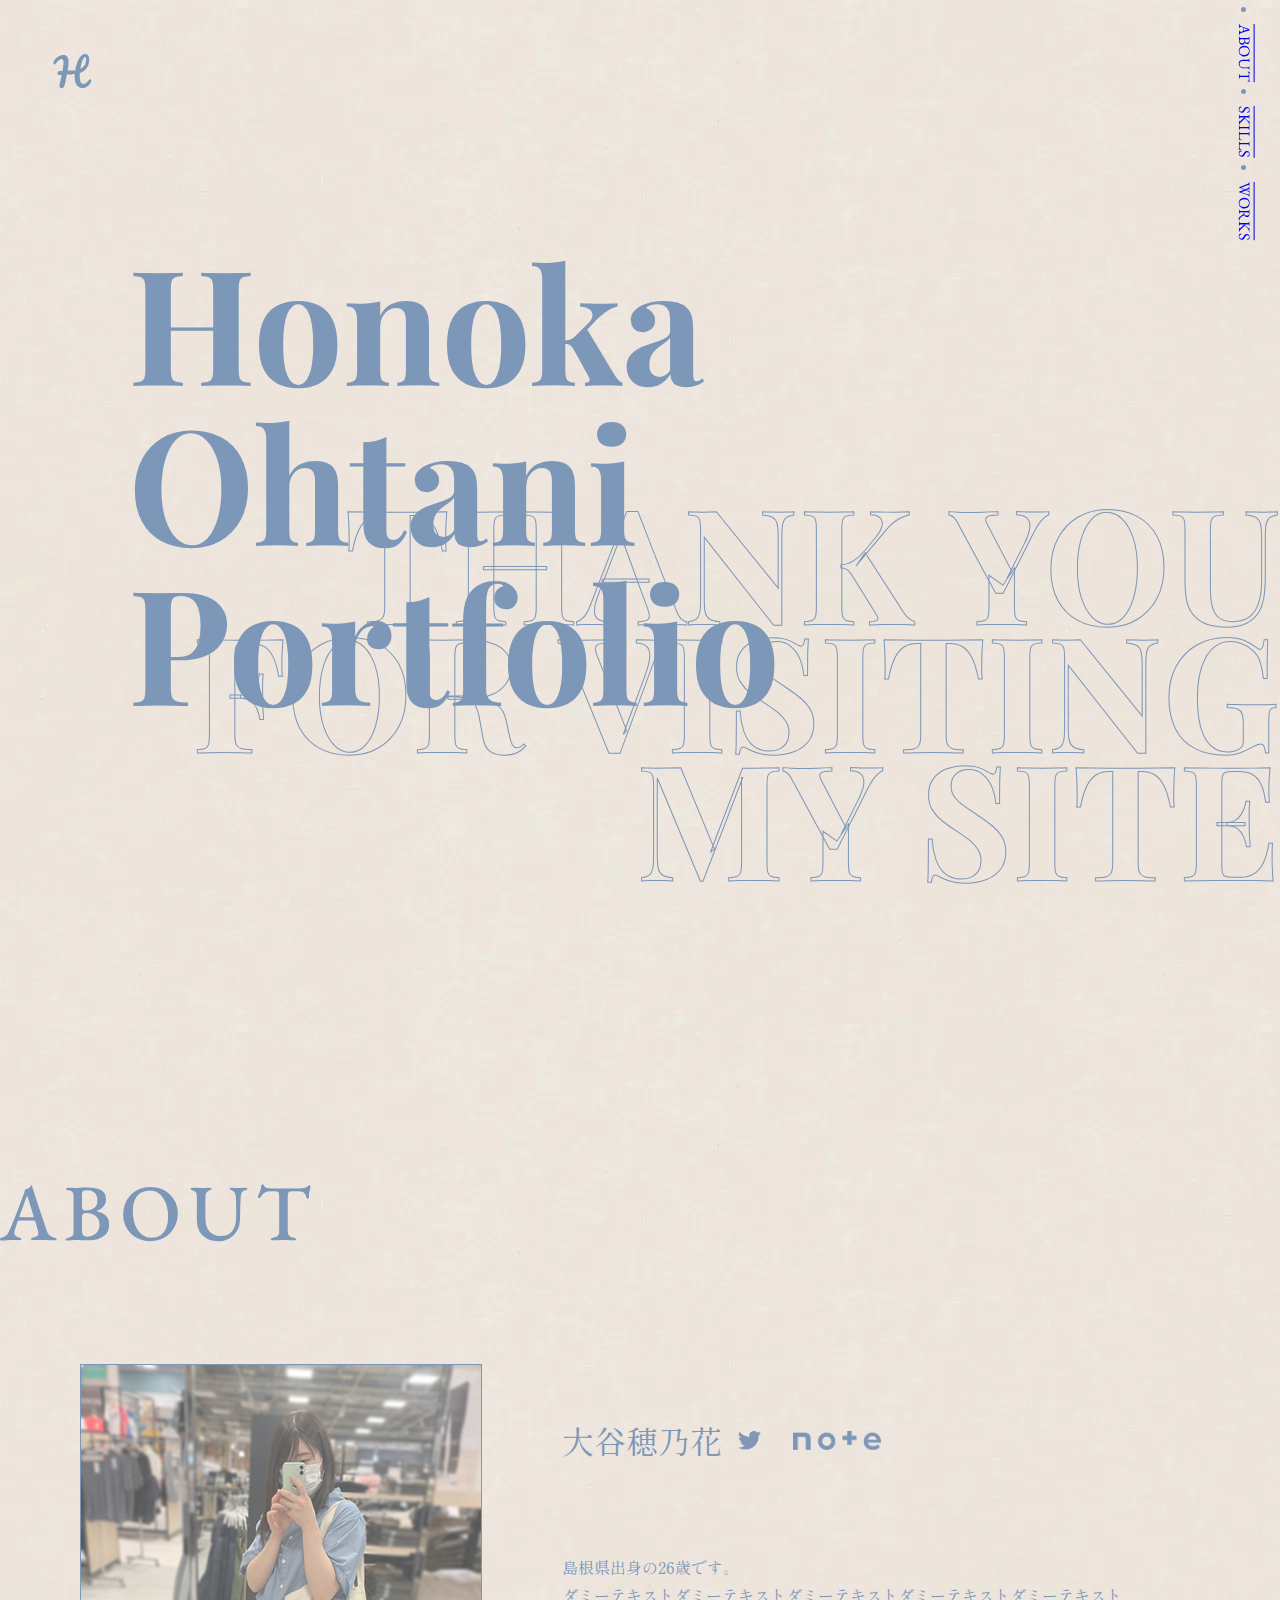
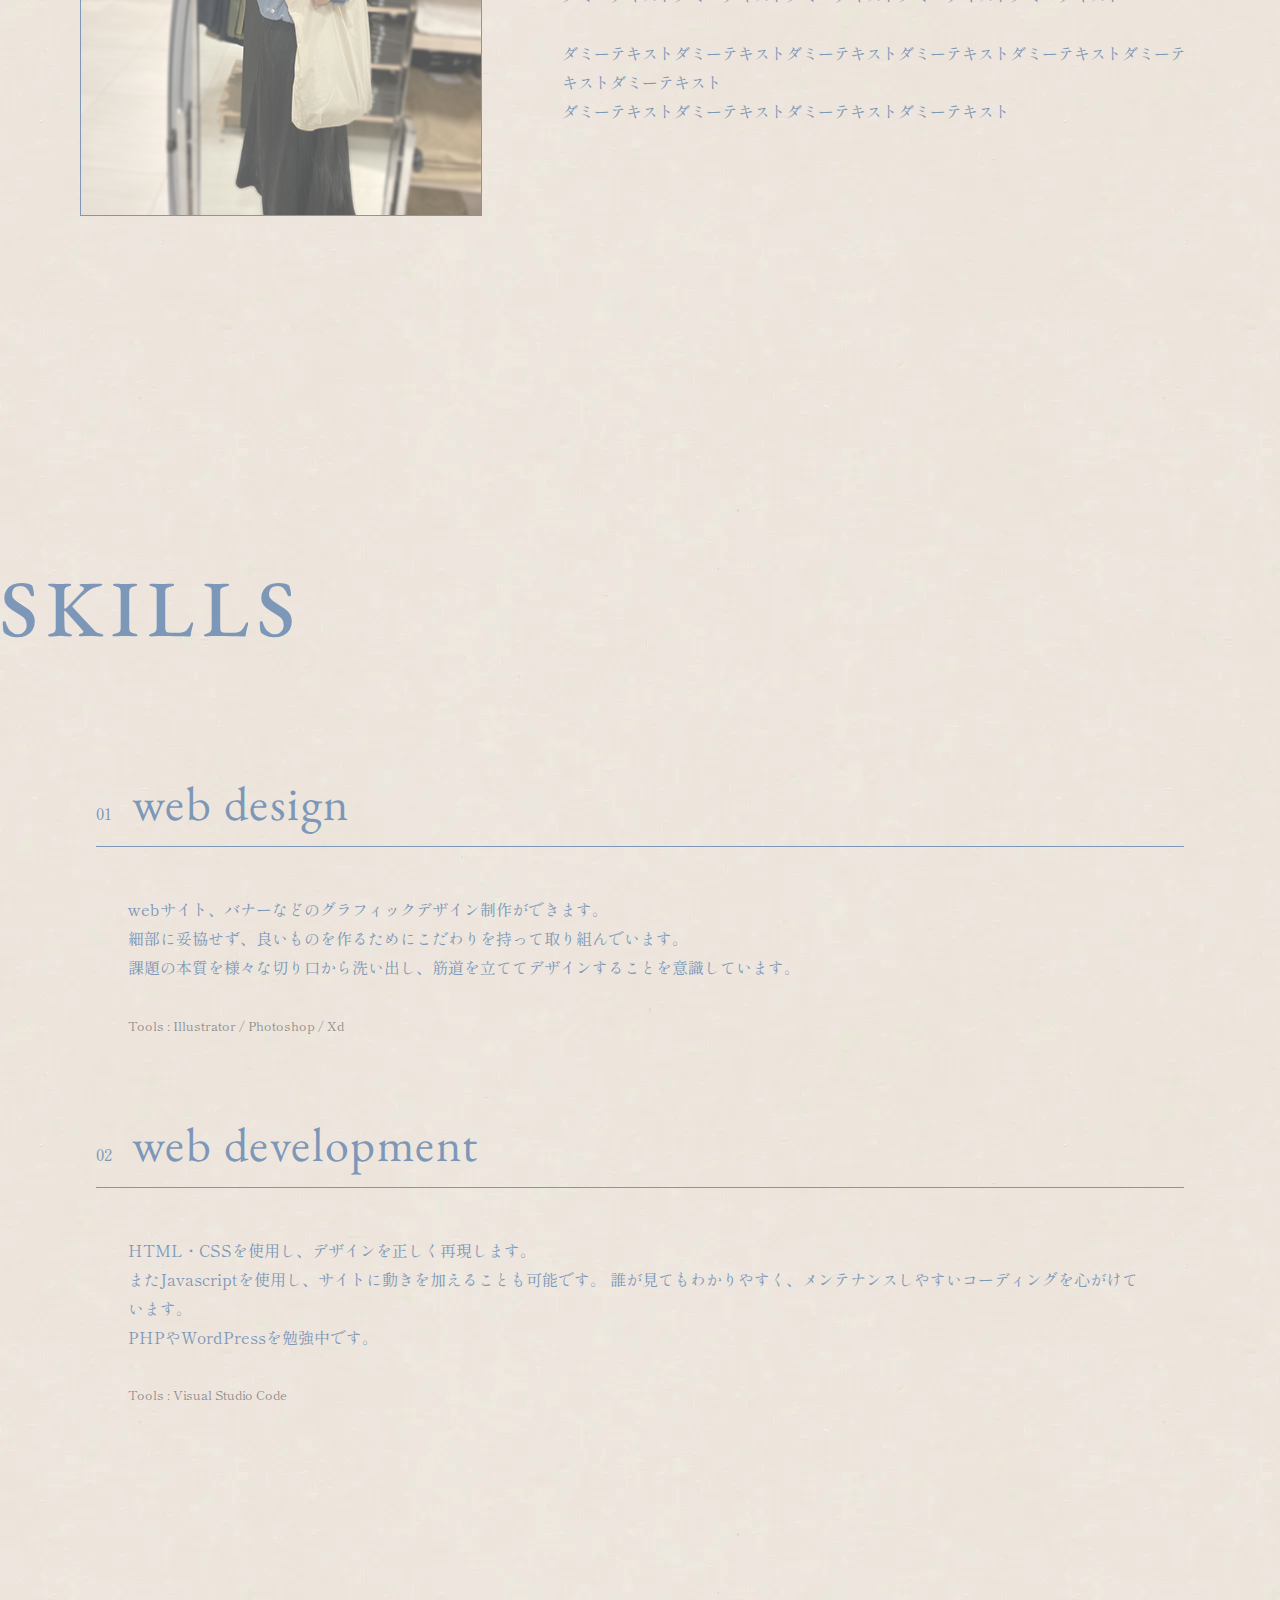
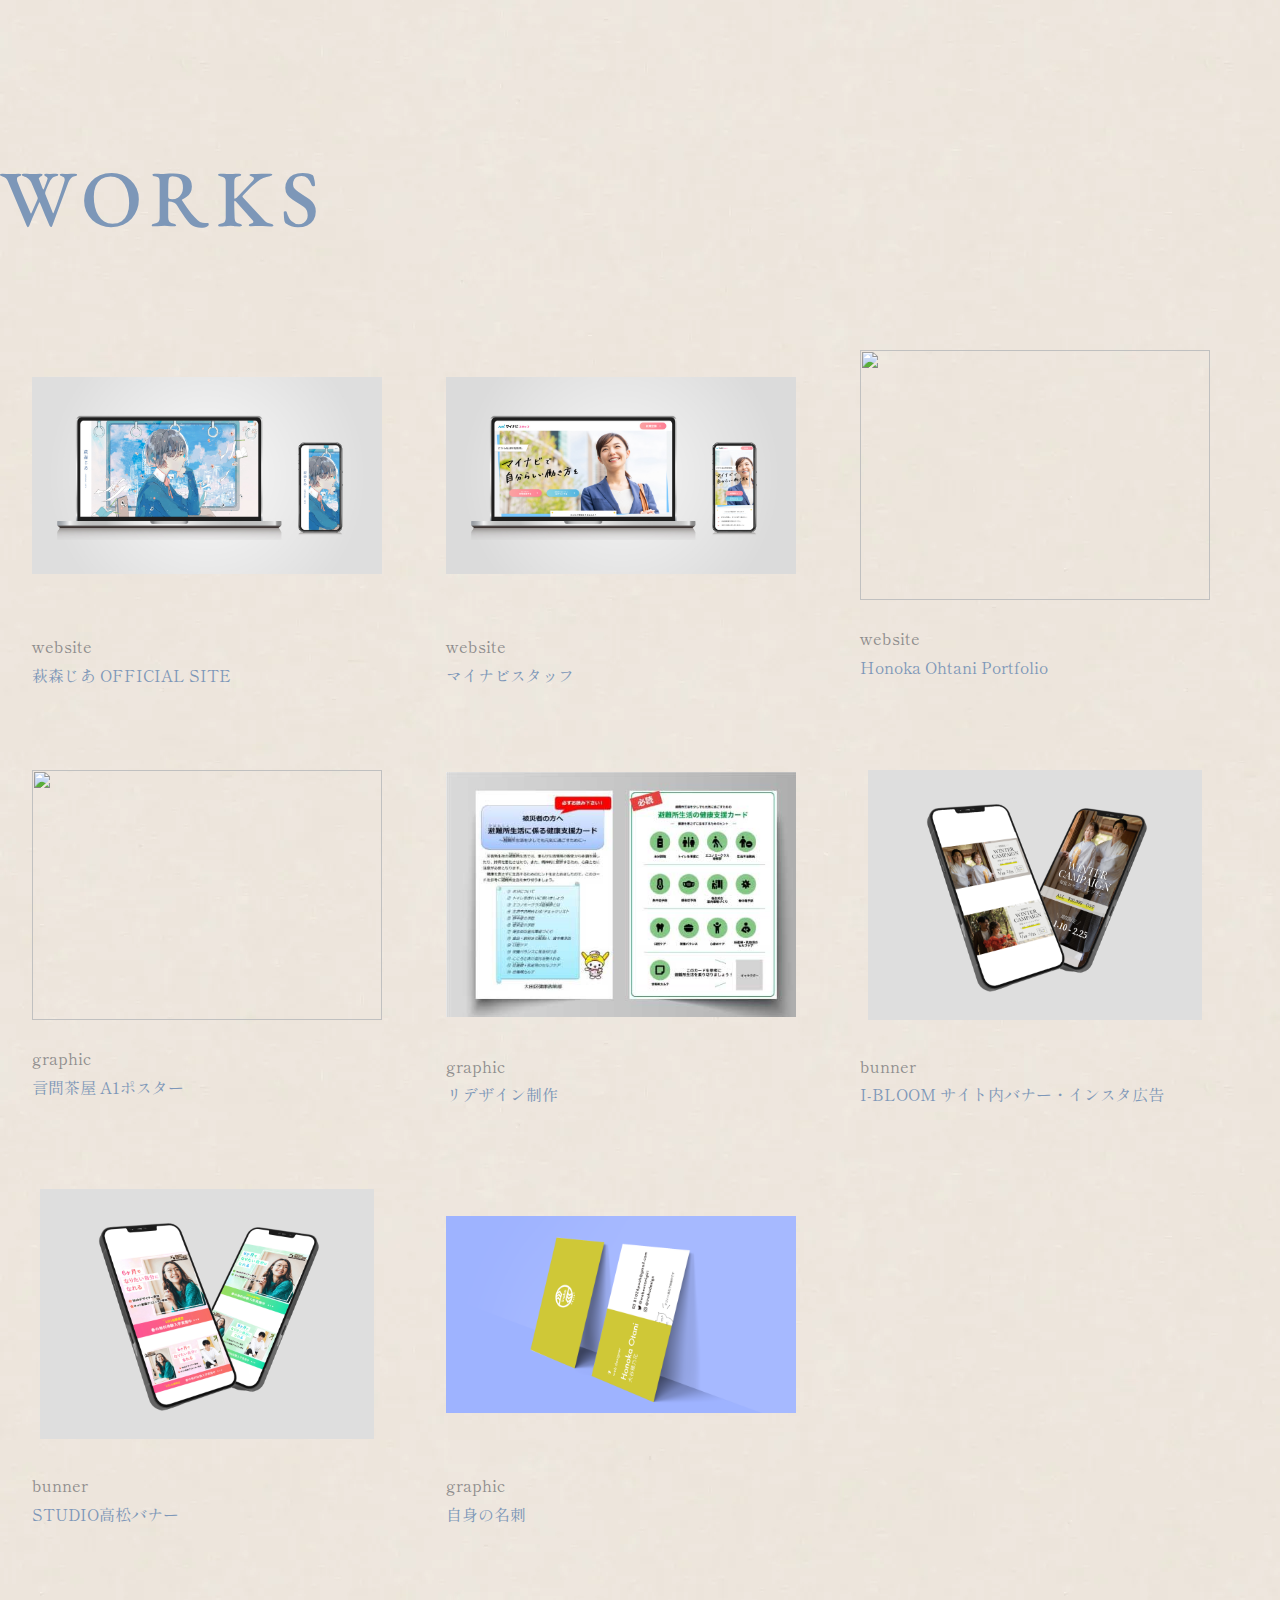
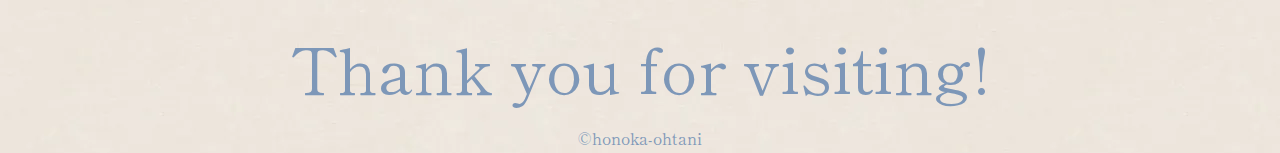
==== commit 586216e3: "add work-page" ====
--- a/index.html
+++ b/index.html
@@ -30,8 +30,13 @@
   <body>
     <header>
       <section class="header" >
+        <div class="logo index-logo">
+          <a href="index.html">
+            <img src="assets/img/logo.png">
+          </a>
+        </div>
         <ul class="header-items" id="page-link">
-         <li class="header-item">
+         <li class="header-item pt-4">
           <a href=#about>
             ABOUT
           </a>
@@ -44,11 +49,6 @@
          <li class="header-item">
           <a href=#works>
             WORKS
-          </a>
-         </li>
-         <li class="header-item">
-          <a href=#contact>
-            CONTACT
           </a>
          </li>
         </ul>
@@ -235,64 +235,6 @@
           </div>        
          </div>
     </section>
-    <section class="contact container">
-      <h2 class="section-title" id="contact">
-              CONTACT
-            </h2>
-            <div class="Form">
-              <div class="contact-message">
-                <p class="contact-message__text">
-                  お仕事、ご依頼のメールは<br class="sp">こちらから。
-                </p>
-              </div>
-              <dl class="flex flex-wrap lg:flex-nowrap  w-full Form-Item">
-                <dt class="w-full mb-4 lg:mb-0 lg:w-4/12">
-                  お名前
-                  <span class="Form-Item-Label-Required">
-                      *
-                    </span>
-                </dt>
-                <dd class="w-full lg:w-6/12">
-                  <input class="w-full Form-Item-Input bg-transparent" type="text" >
-                </dd>
-              </dl>
-              <dl class="flex flex-wrap lg:flex-nowrap  w-full Form-Item">
-                <dt class="w-full mb-4 lg:mb-0 lg:w-4/12">
-                  貴社名
-                </dt>
-                <dd class="w-full lg:w-6/12">
-                  <input class="w-full Form-Item-Input bg-transparent" type="text" >
-                </dd>
-              </dl>
-              <dl class="flex flex-wrap lg:flex-nowrap  w-full Form-Item">
-                <dt class="w-full mb-4 lg:mb-0 lg:w-4/12">
-                  メールアドレス
-                  <span class="Form-Item-Label-Required">
-                      *
-                    </span>
-                </dt>
-                <dd class="w-full lg:w-6/12">
-                  <input class="w-full Form-Item-Input bg-transparent" type="text" >
-                </dd>
-              </dl>
-              <dl class="flex flex-wrap lg:flex-nowrap  w-full Form-Item">
-                <dt class="w-full mb-4 lg:mb-0 lg:w-4/12">
-                  お問い合わせ内容
-                  <span class="Form-Item-Label-Required">
-                      *
-                    </span>
-                </dt>
-                <dd class="w-full lg:w-6/12">
-                  <input class="w-full Form-Item-Textarea bg-transparent" >
-                </dd>
-              </dl>
-              <div class="text-center pt-40 pb-56">
-                <button type="submit" class="button1 mx-auto">
-                  <div class="button1__box">確認する</div>
-                </button>
-              </div>
-            </div>
-          </section>
         </main>
         <footer class="footer w-full">
           <div class="footer-message pb-40">
--- a/assets/css/style.css
+++ b/assets/css/style.css
@@ -12,6 +12,13 @@
   background-image: url(../img/bg.webp);
   letter-spacing: .05;
   line-height:1.8;
+}
+.logo{
+  padding-left:3rem;
+  position:fixed
+}
+.index-logo{
+  padding-top:3rem;
 }
 .first-view{
   height:100vh;
@@ -162,7 +169,7 @@
 
 .work-wrapper{
   display:flex;
-  justify-content: center;
+  justify-content: left;
   flex-wrap:wrap
 }
 .work-items{
@@ -177,118 +184,7 @@
   color:#8D8C8C;
 }
 
-.Form {
-  margin-left: auto;
-  margin-right: auto;
-  max-width: 1520px;
-  text-align: left;
-}
-@media screen and (max-width: 768px) {
-  .Form {
-    padding-top:5rem;
-    margin: 0 3rem;
-  }
-}
-.contact-message__text{
-  margin: 5rem 4.5vw 7rem;
-}
-.Form-Item {
-  margin:0 auto;
-  padding-top: 24px;
-  padding-bottom: 24px;
-  justify-content: center;
-}
-@media screen and (max-width: 480px) {
-  .contact-message__text{
-    margin: 1rem 4.5vw;
-  }
-  .Form-Item {
-    padding-left: 14px;
-    padding-right: 14px;
-    padding-top: 16px;
-    padding-bottom: 16px;
-    flex-wrap: wrap;
-  }
-}
 
-@media screen and (max-width: 480px) {
-  .Form-Item-Label {
-    max-width: inherit;
-    display: flex;
-    align-items: center;
-    font-size: 15px;
-  }
-}
-@media screen and (max-width: 480px) {
-  .Form-Item-Label.isMsg {
-    margin-top: 0;
-  }
-}
-
-@media screen and (max-width: 768px) {
-  .Form-Item-Label-Required {
-    border-radius: 4px;
-    padding-top: 4px;
-    padding-bottom: 4px;
-    width: 32px;
-  }
-}
-.Form-Item-Input{
-  border: 1px solid #7d97b8;
-  margin-left: 40px;
-  padding-left: 1em;
-  padding-right: 1em;
-  height: 48px;
-  flex: 1;
-  max-width: 500px;
-  font-size: 18px;
-}
-@media screen and (max-width: 768px) {
-  .Form-Item-Input {
-    margin-left: 0;
-    margin-top: 18px;
-    margin-left:0;
-    height: 40px;
-    flex: inherit;
-    font-size: 15px;
-  }
-}
-.Form-Item-Textarea {
-  border: 1px solid #7d97b8;
-  margin-left: 40px;
-  padding-left: 1em;
-  padding-right: 1em;
-  height: 216px;
-  flex: 1;
-  width: 100%;
-  max-width: 500px;
-  font-size: 18px;
-}
-@media screen and (max-width: 768px) {
-  .Form-Item-Textarea {
-    margin-top: 18px;
-    margin-left: 0;
-    height: 200px;
-    flex: inherit;
-    font-size: 15px;
-  }
-}
-.sp{
-  display:none;
-}
-@media screen and (max-width: 768px) {
-  .sp{
-    display:block;
-  }
-}
-
-.button1{
-  border:solid 1px #7d97b8;
-}
-.button1__box{
-  padding:1rem 4rem;
-  letter-spacing: .5em;
-}
 
 .footer{ 
   text-align: center;
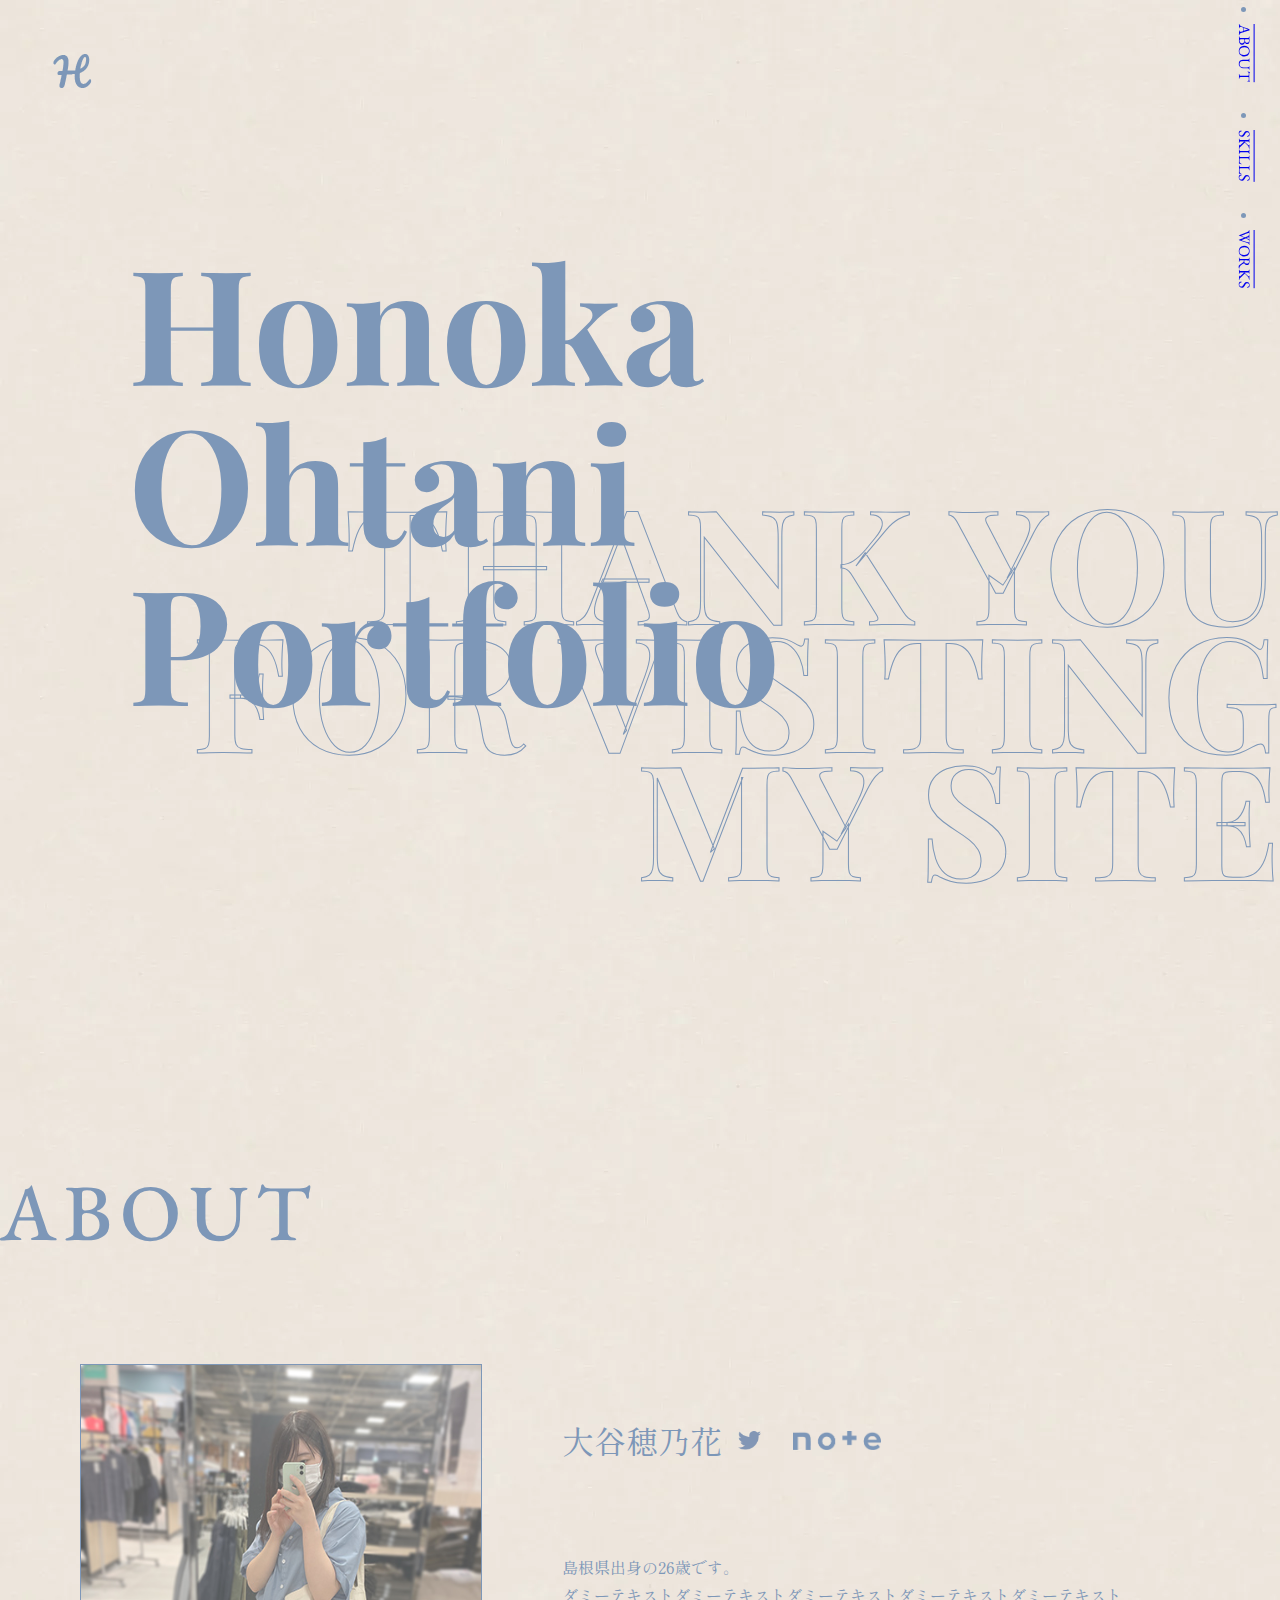
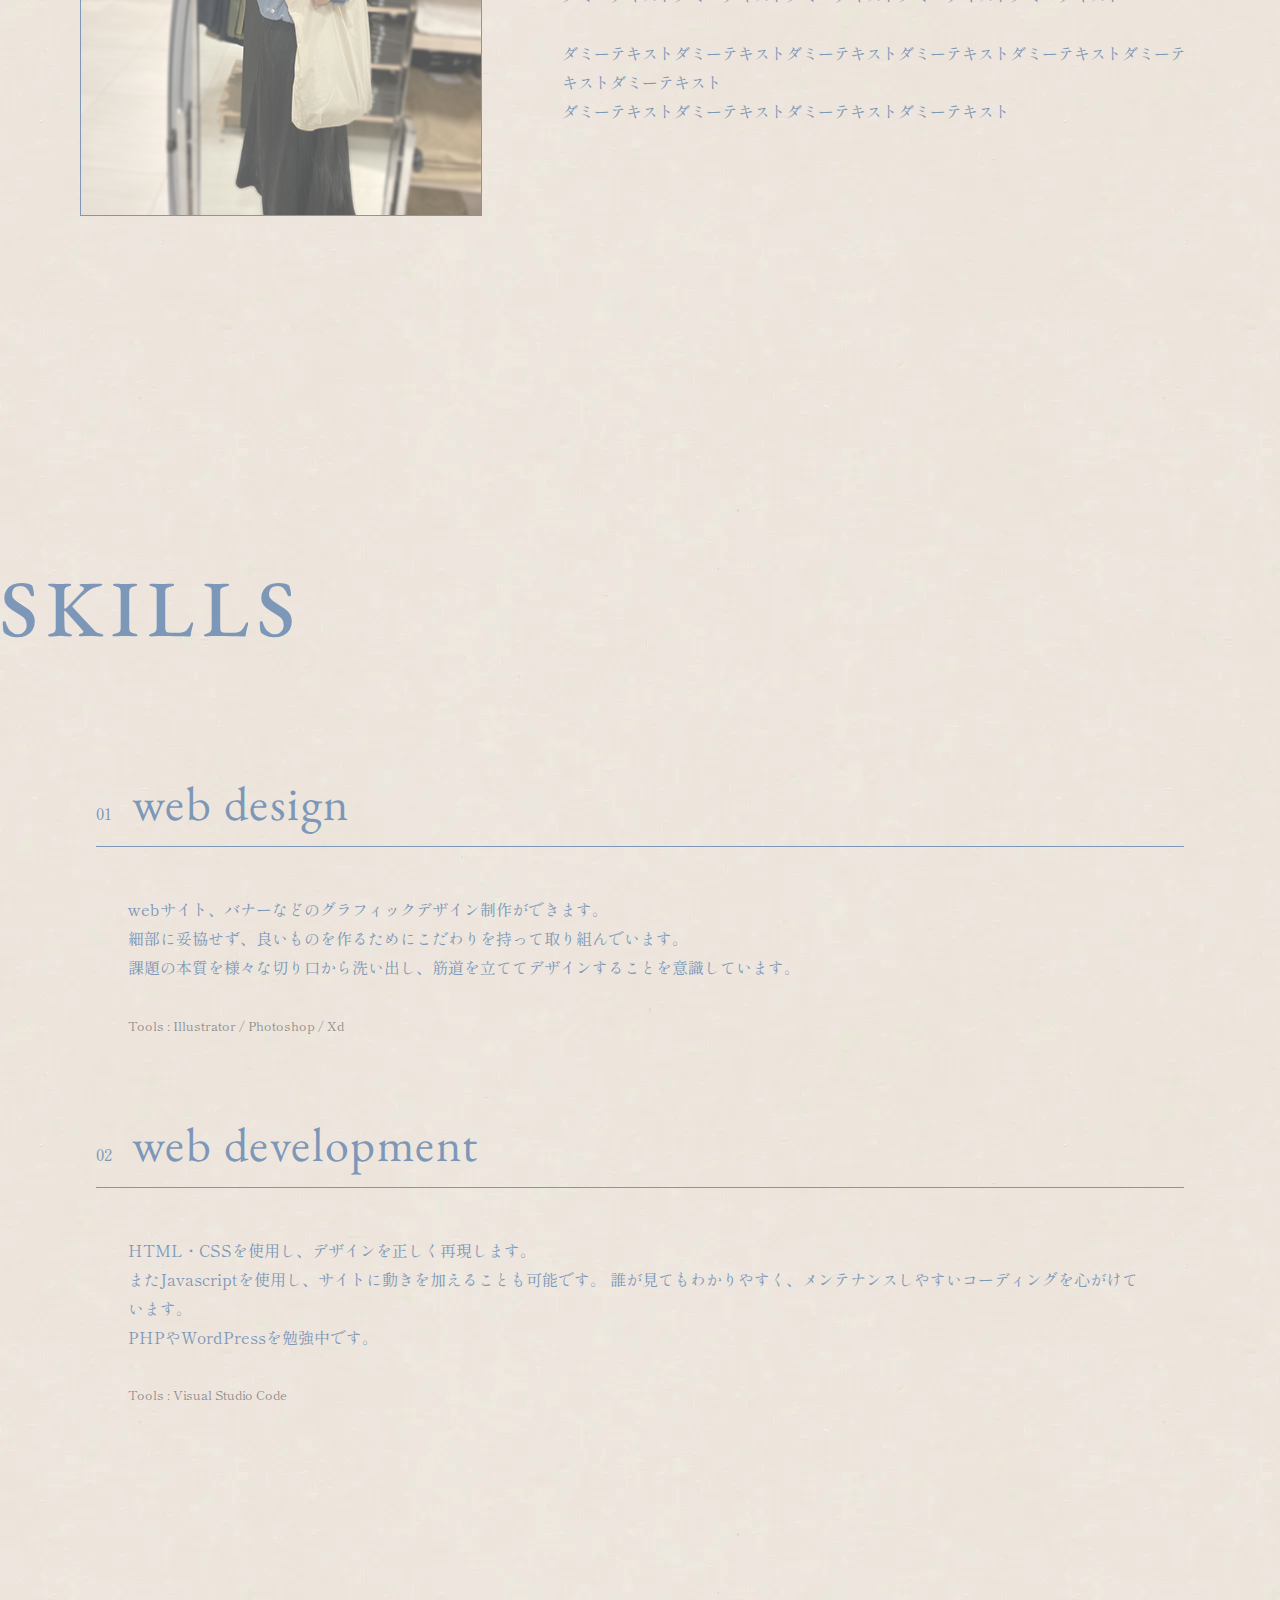
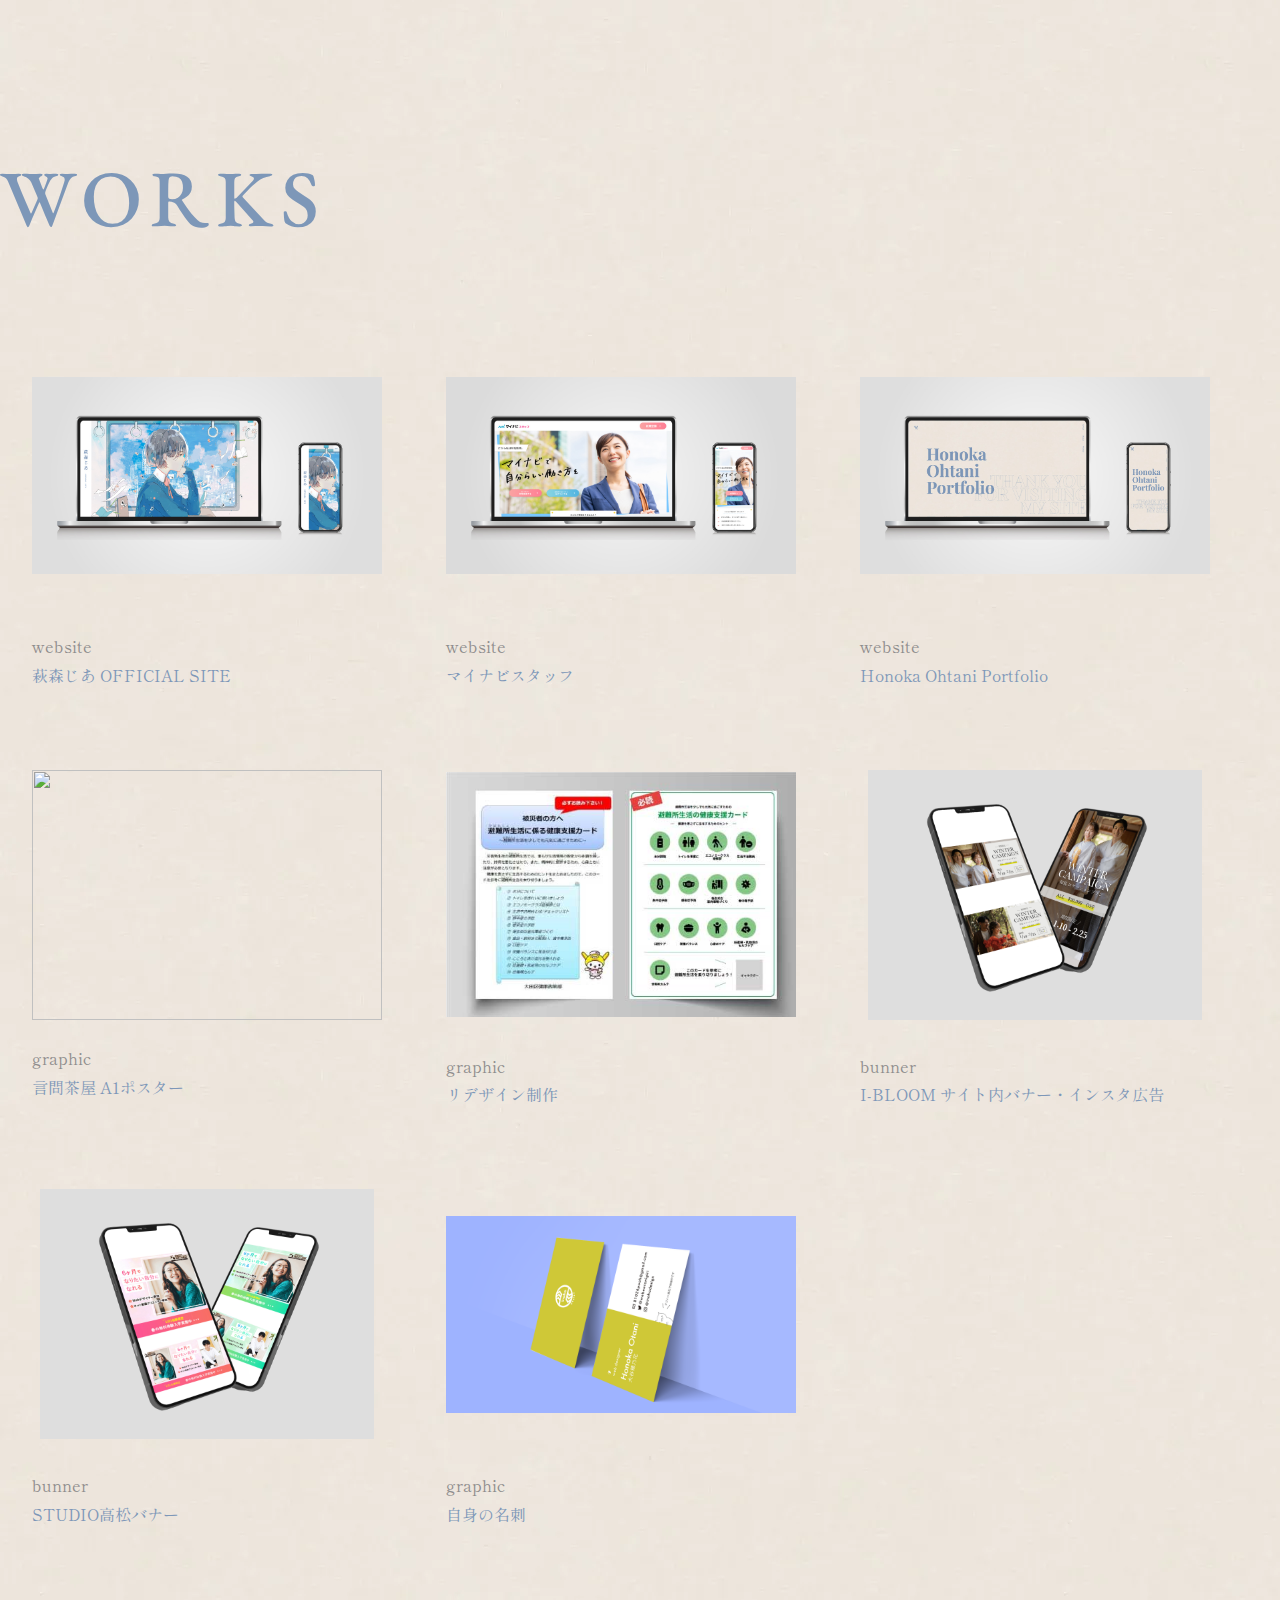
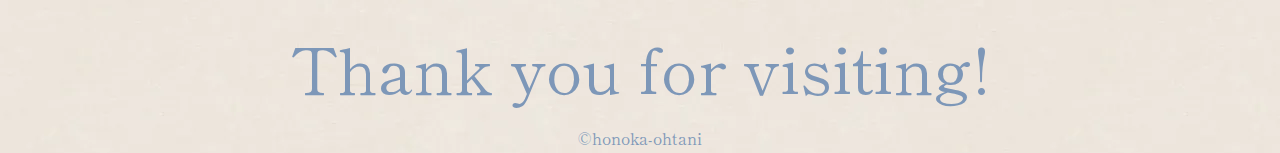
==== commit 19137c63: "responsive" ====
--- a/index.html
+++ b/index.html
@@ -237,7 +237,7 @@
     </section>
         </main>
         <footer class="footer w-full">
-          <div class="footer-message pb-40">
+          <div class="footer-message py-40">
             Thank you for visiting! 
           </div>
          <small class="pb-8">©honoka-ohtani</small>
--- a/assets/css/style.css
+++ b/assets/css/style.css
@@ -38,7 +38,7 @@
 .header-item{
   font-family: 'EB Garamond', serif;
   letter-spacing: 0.04em;
-  margin-bottom: 1.5rem;
+  margin-bottom: 3rem;
   font-size:1rem;
 }
 .fv-wrapper{
@@ -60,8 +60,8 @@
   font-size:10rem;
   line-height: 0.8;
   color: transparent;
-  -webkit-text-stroke: 1px #7d97b8;
-  text-stroke: 1px #7d97b8;
+  -webkit-text-stroke: 1px rgba(125,151,184,1);
+  text-stroke: 1px rgba(125,151,184,0.4);
   z-index:1;
   text-align: right;
   font-family: 'Playfair Display', serif;
@@ -76,6 +76,27 @@
   font-weight:500;
   letter-spacing: 0.1em;
 }
+
+@media screen and (max-width: 768px) {
+  .index-logo{
+    padding:1.5rem 0 0 1rem;
+  }
+  .title-copy{
+    transform:translateY(100%);
+    font-size:5rem;
+  }
+  .background-copy{
+    transform:translateY(50%);
+    font-size:3.5rem;
+  }
+ .header-items{
+  top:1rem;
+  right:1rem;
+ }
+ .header-item{
+  font-size:0.7rem;
+ }
+}
 .container{
   max-width:1280px;
   margin-top:20rem;
@@ -121,10 +142,21 @@
 }
 
 @media screen and (max-width: 768px) {
+  .container{
+    max-width:350px;
+    margin-top:15rem;
+  }
+  .about{
+    margin-top:5rem;
+  }
+  .section-title{
+    font-size:3rem;
+    margin-bottom:3rem;
+  }
   .about-wrapper{
     display:block;
     justify-content: space-between;
-    padding:0 5rem;
+    padding:0;
   }
   .introduction{
     margin-left:0;
@@ -132,8 +164,17 @@
   .introduction__name{
     display:flex;
     justify-content: space-between;
-  }
- 
+    margin:2rem 0 0;
+  }
+  .name{
+    font-size:1.6rem;
+  }
+  .sns-icons__item{
+    object-fit: cover;
+      height: 1rem;
+      margin: 0.5rem;
+      width: auto;
+  }
 }
 
 .skill-wrapper{
@@ -165,7 +206,14 @@
   font-size:0.8rem;
   color:#8D8C8C;
 }
-
+@media screen and (max-width: 768px) {
+  .skill-wrapper{
+    padding:0rem;
+  }
+  .skill-item-content{
+    font-size:2rem;
+  }
+}
 
 .work-wrapper{
   display:flex;
@@ -192,7 +240,12 @@
 .footer-message{
   font-size: 4rem;
 }
-
-
-
-
+@media screen and (max-width: 768px) {
+  .footer-message{
+    font-size:2rem;
+  }
+}
+
+
+
+
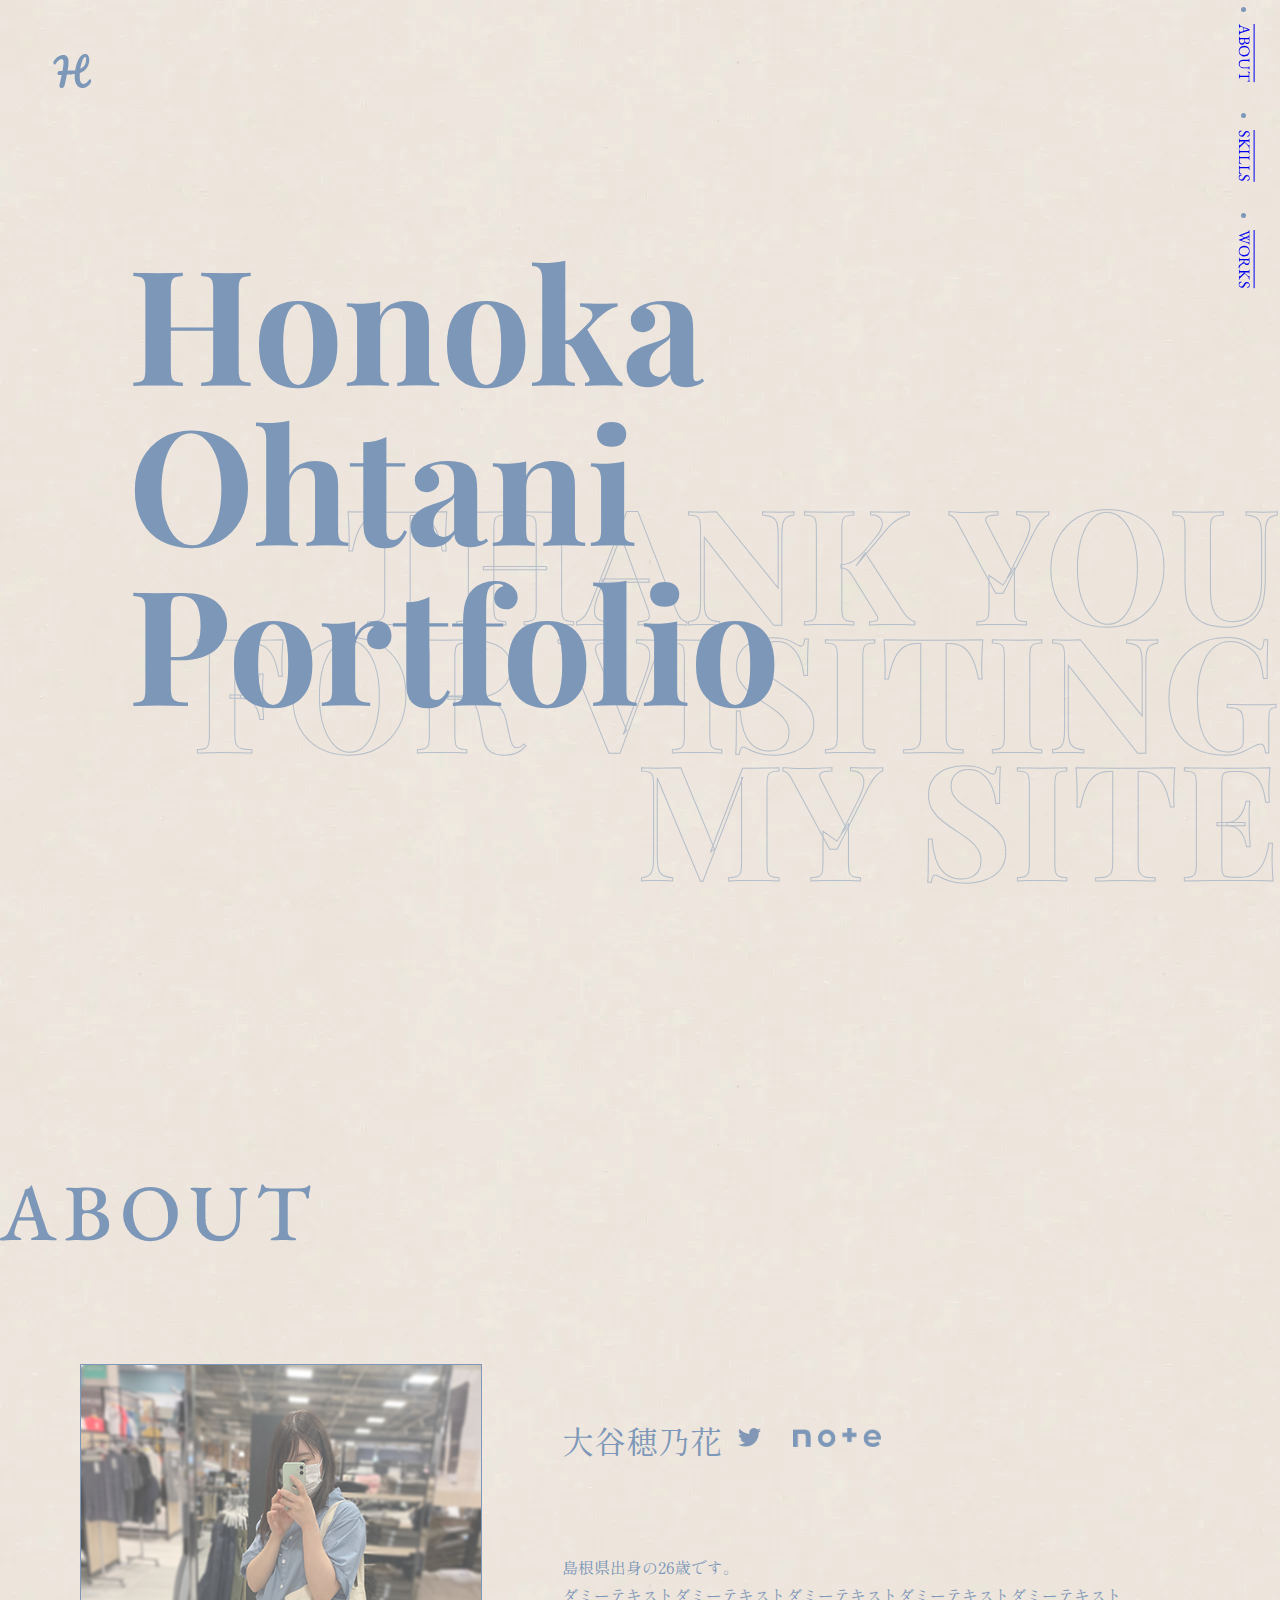
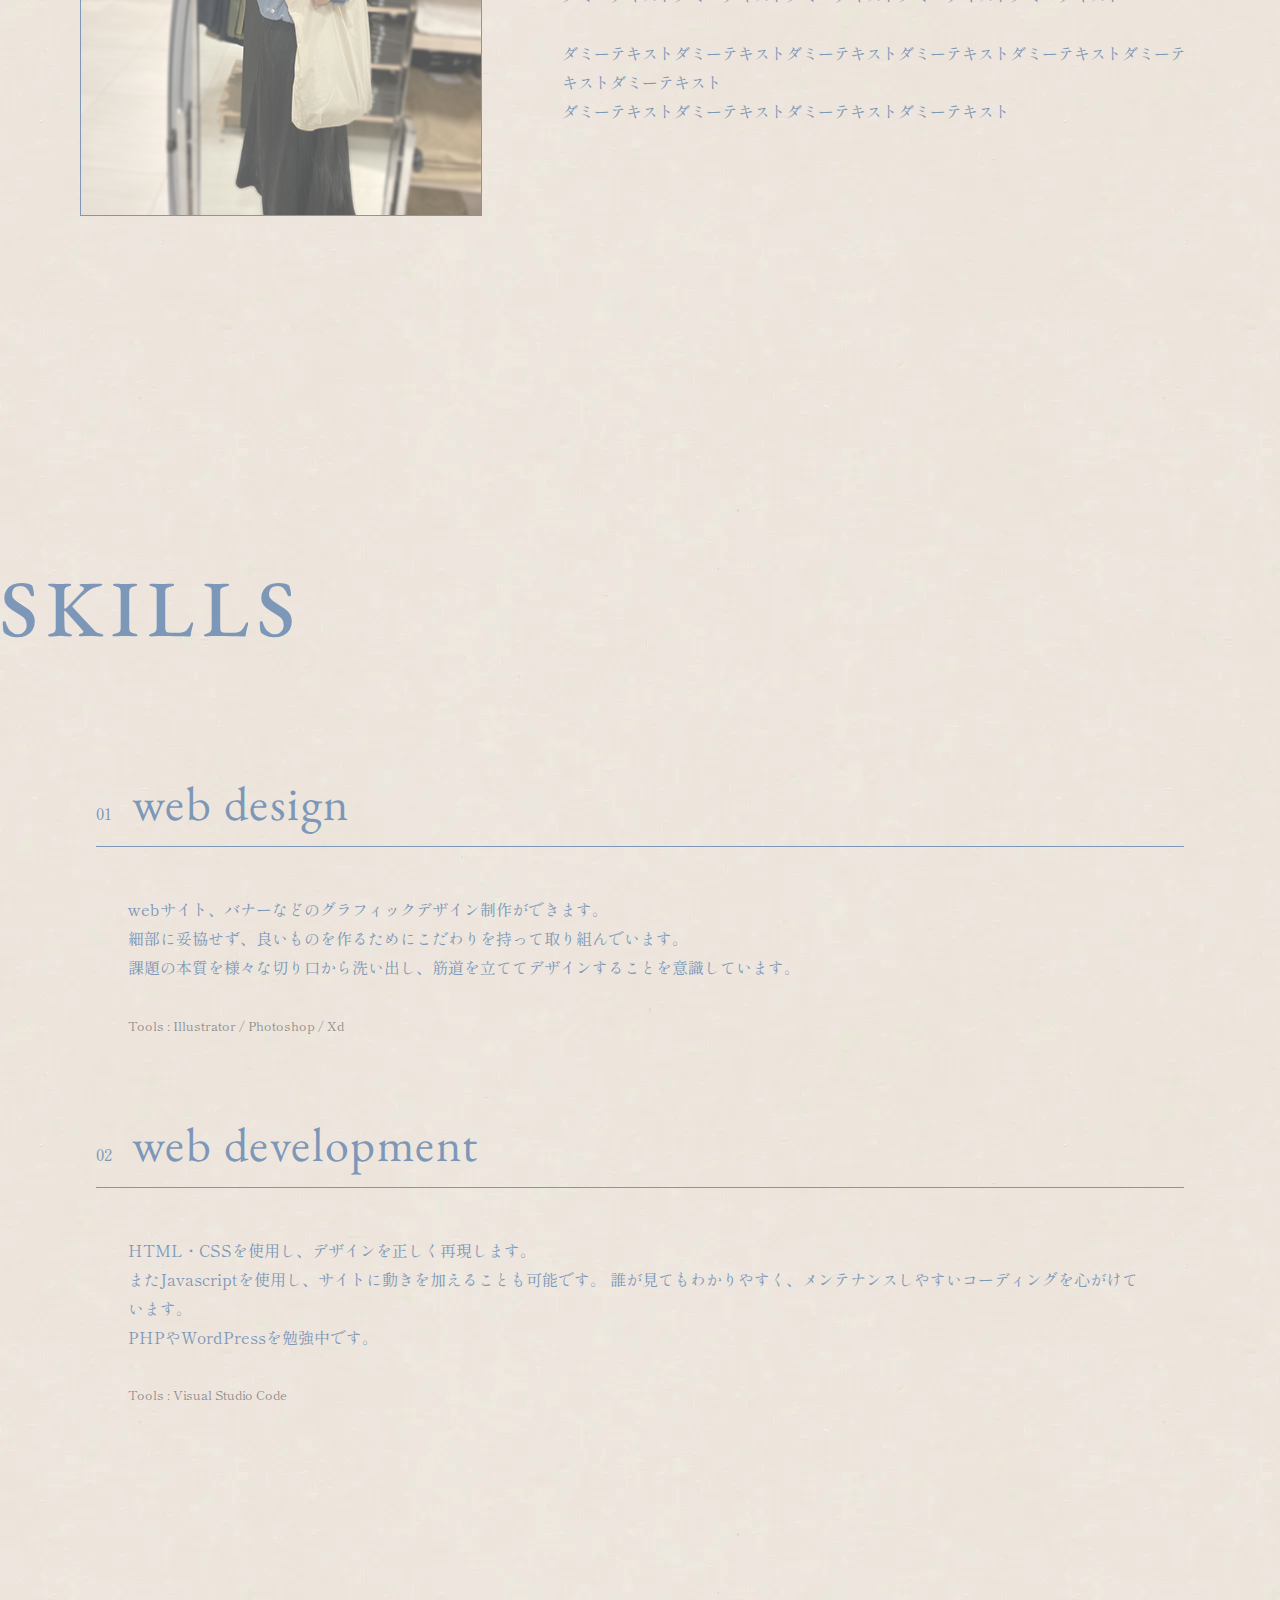
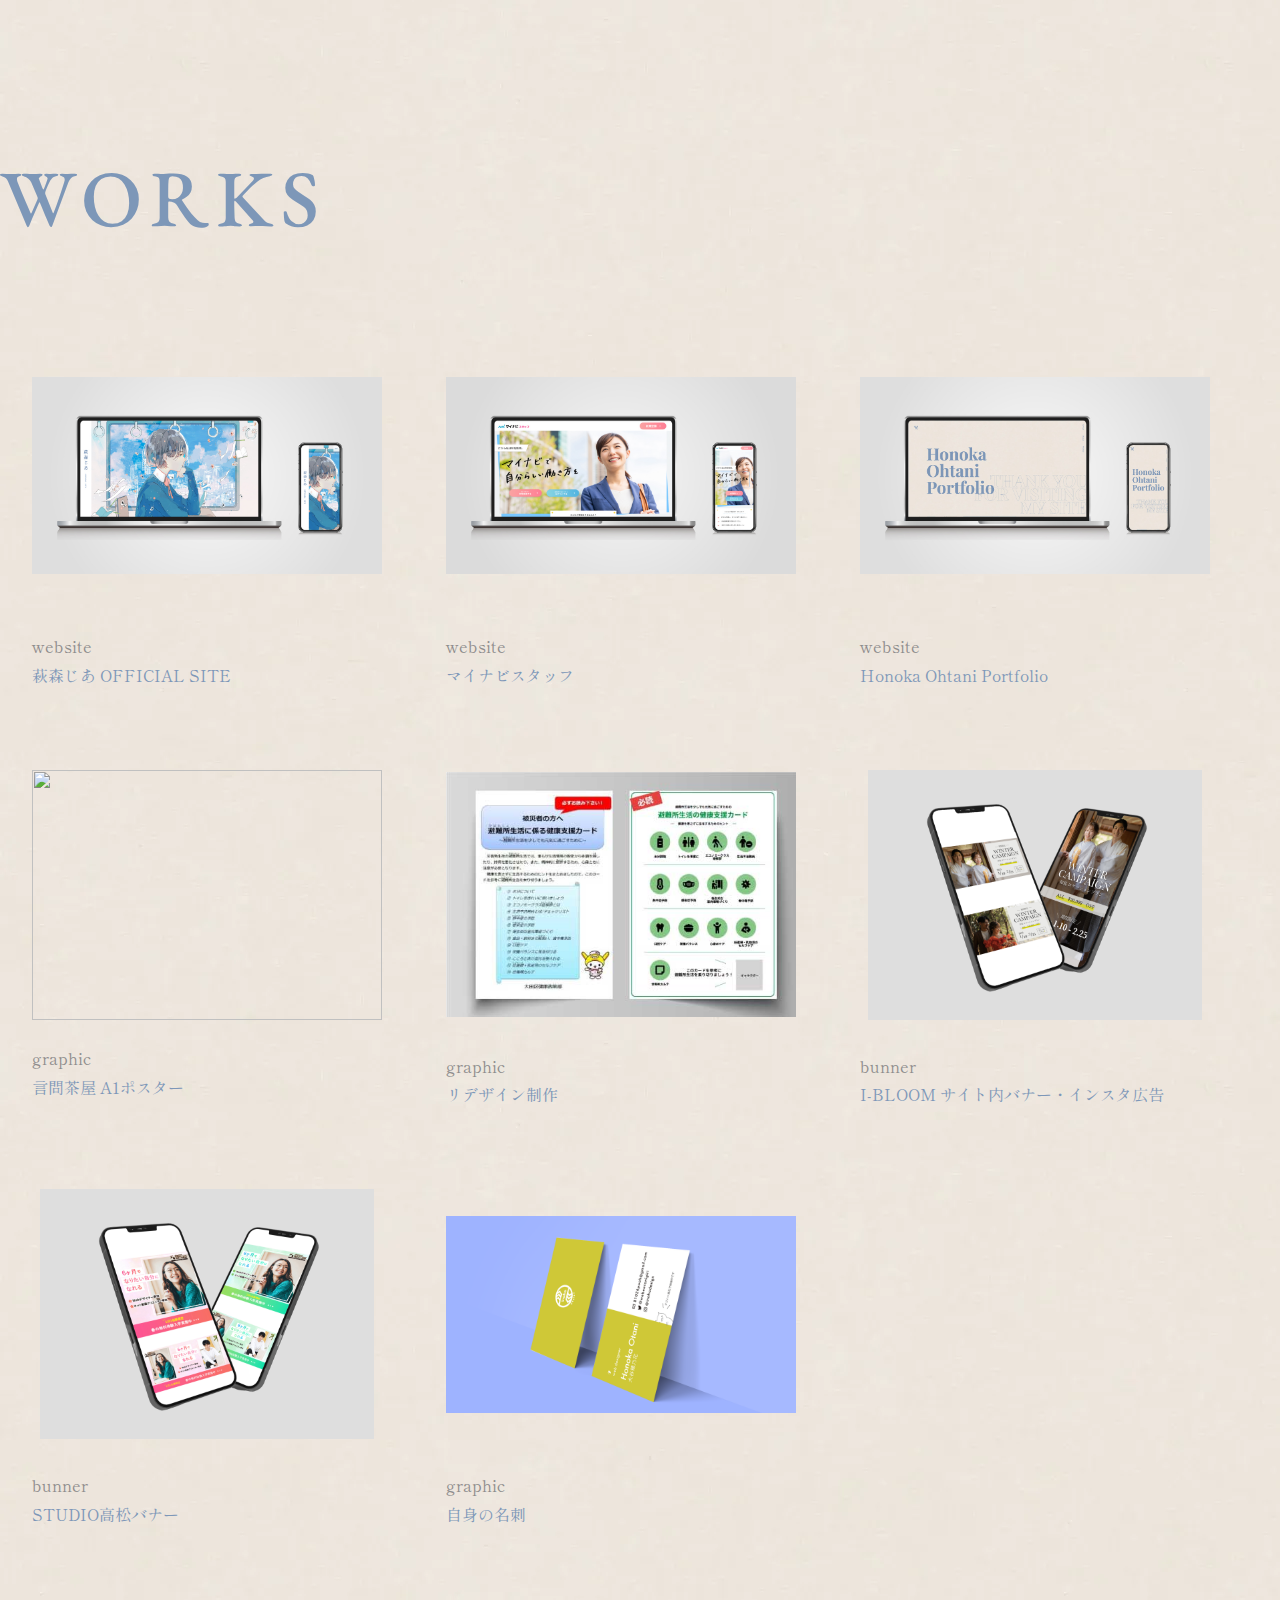
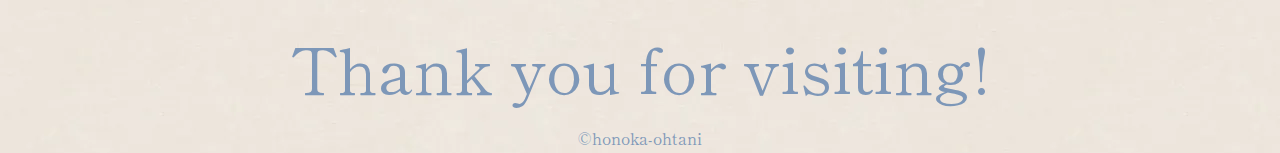
==== commit 89d06eca: "add favicon" ====
--- a/index.html
+++ b/index.html
@@ -19,6 +19,8 @@
     />
     <meta name="twitter:card" content="summary" />
     <title>Honoka Ohtani Portfolio site</title>
+    <link rel="icon" href="assets/img/favicon.ico">
+    <link rel="apple-touch-icon" href="assets/img/apple-touch-icon.png" sizes="180x180">
     <link
       rel="stylesheet"
       href="https://cdnjs.cloudflare.com/ajax/libs/tailwindcss/2.2.19/tailwind.min.css"
@@ -36,7 +38,7 @@
           </a>
         </div>
         <ul class="header-items" id="page-link">
-         <li class="header-item pt-4">
+         <li class="header-item md:pt-4">
           <a href=#about>
             ABOUT
           </a>
@@ -81,8 +83,12 @@
           <div class="introduction__name">
             <div class="name pr-1 md:pr-20">大谷穂乃花</div>
             <div class="sns-icon">
-              <img src="assets/img/twitter.png" alt="twitter" width="20" height="15" class="sns-icons__item">
-              <img src="assets/img/note.png" alt="note" width="30" class="sns-icons__item">
+              <a href="https://twitter.com/webearonigiri">
+                <img src="assets/img/twitter.png" alt="twitter" width="20" height="15" class="sns-icons__item">
+              </a>
+              <a href="https://note.com/webearonigiri">
+                <img src="assets/img/note.png" alt="note" width="30" class="sns-icons__item">
+              </a>
             </div>
           </div>
           <p class="introduction__sentence">
--- a/assets/css/style.css
+++ b/assets/css/style.css
@@ -21,7 +21,7 @@
   padding-top:3rem;
 }
 .first-view{
-  height:100vh;
+  height:100svh;
 }
 
 .header-items{
@@ -60,8 +60,8 @@
   font-size:10rem;
   line-height: 0.8;
   color: transparent;
-  -webkit-text-stroke: 1px rgba(125,151,184,1);
-  text-stroke: 1px rgba(125,151,184,0.4);
+  -webkit-text-stroke: 1px rgba(125,151,184,0.5);
+  text-stroke: 1px rgba(125,151,184,0.5);
   z-index:1;
   text-align: right;
   font-family: 'Playfair Display', serif;
@@ -78,6 +78,12 @@
 }
 
 @media screen and (max-width: 768px) {
+  .logo{
+    position:fixed;
+    top:1rem;
+    left:0.5rem;
+    padding:0;
+  }
   .index-logo{
     padding:1.5rem 0 0 1rem;
   }
@@ -95,7 +101,9 @@
  }
  .header-item{
   font-size:0.7rem;
+  margin-bottom: 1.5rem;
  }
+
 }
 .container{
   max-width:1280px;
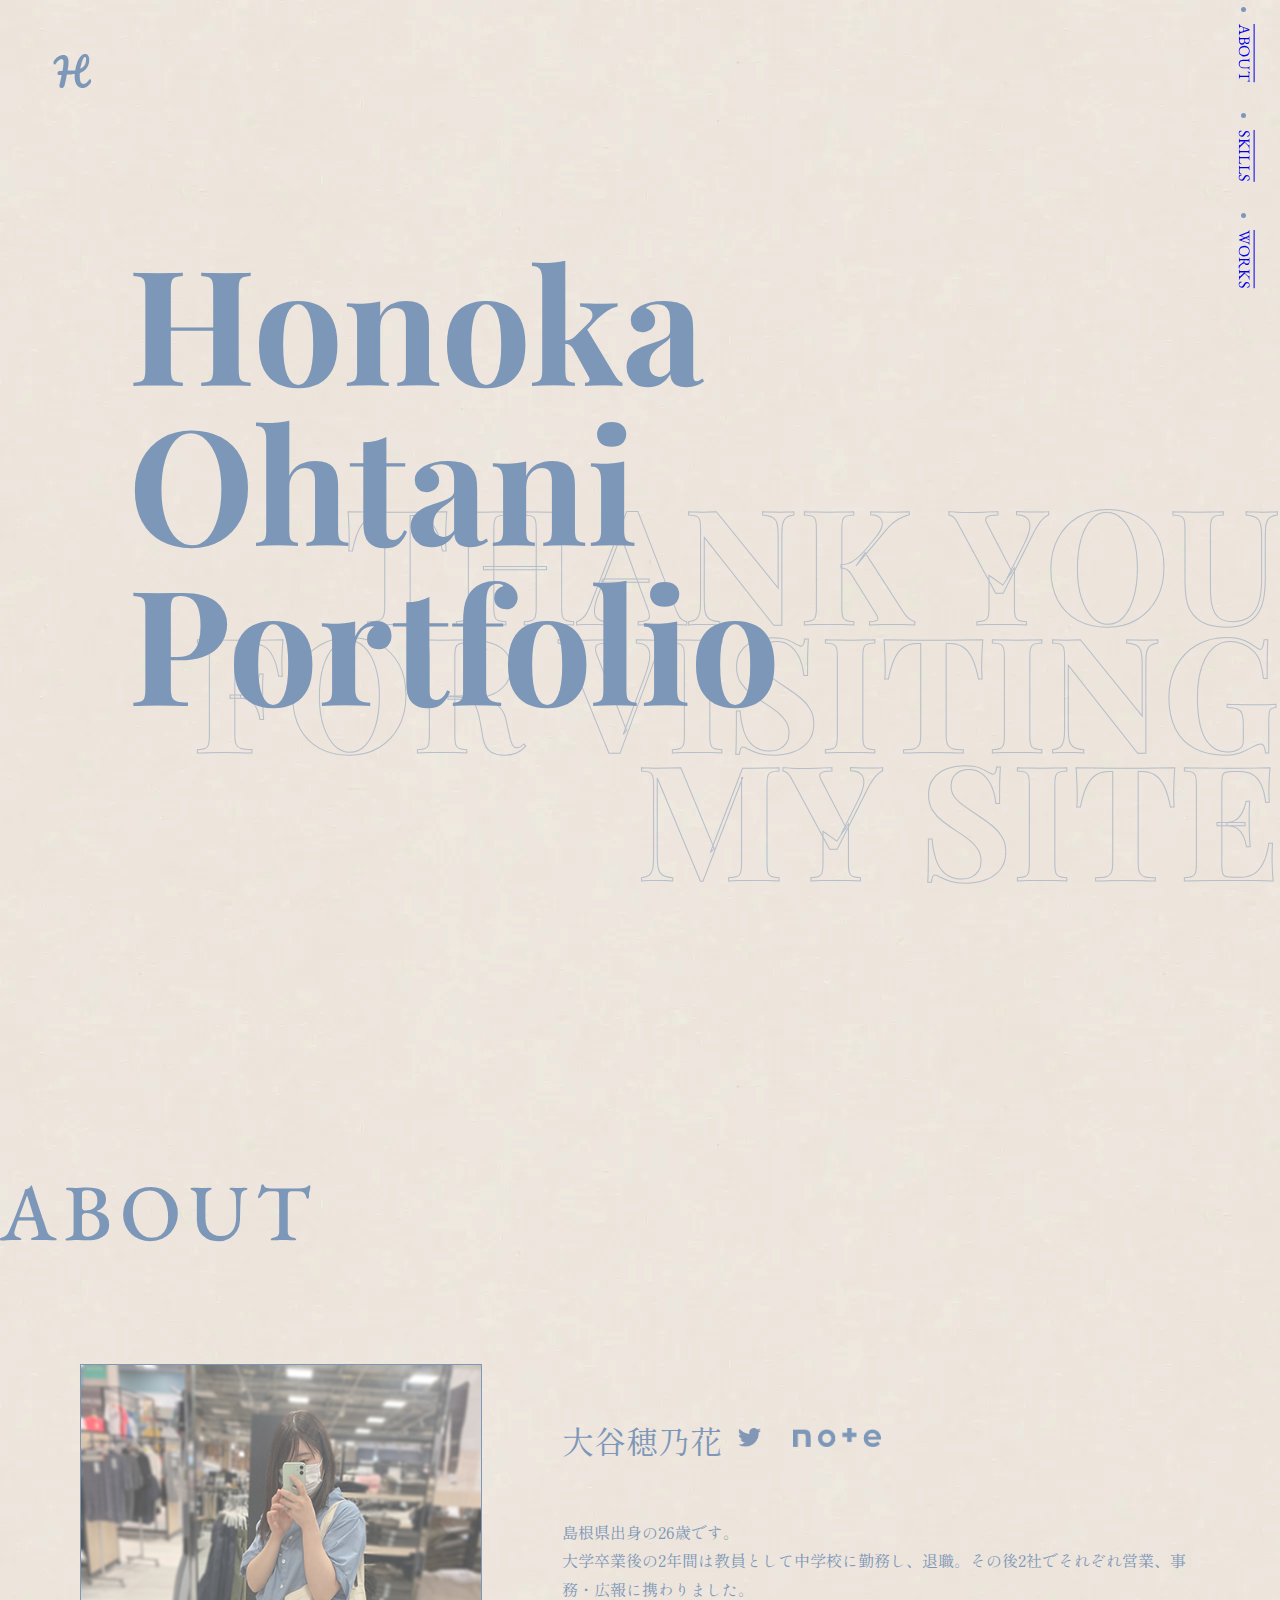
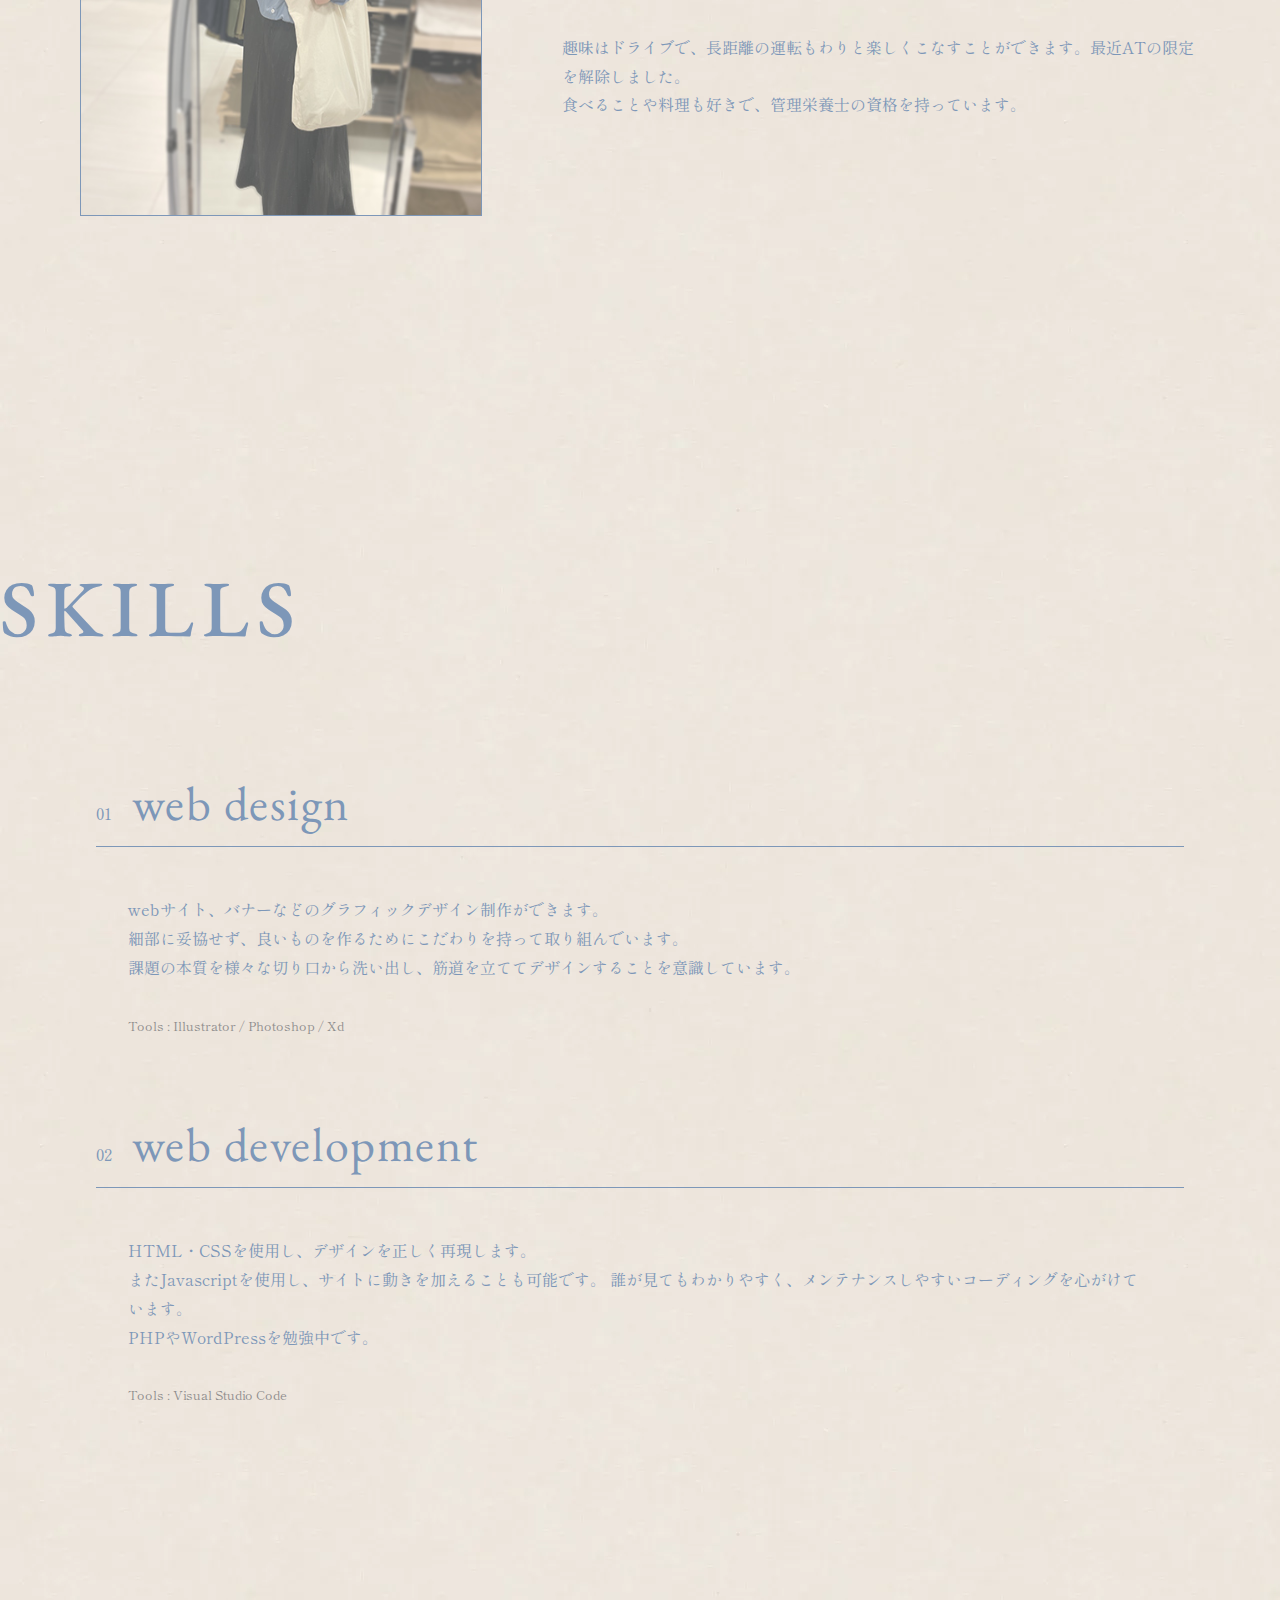
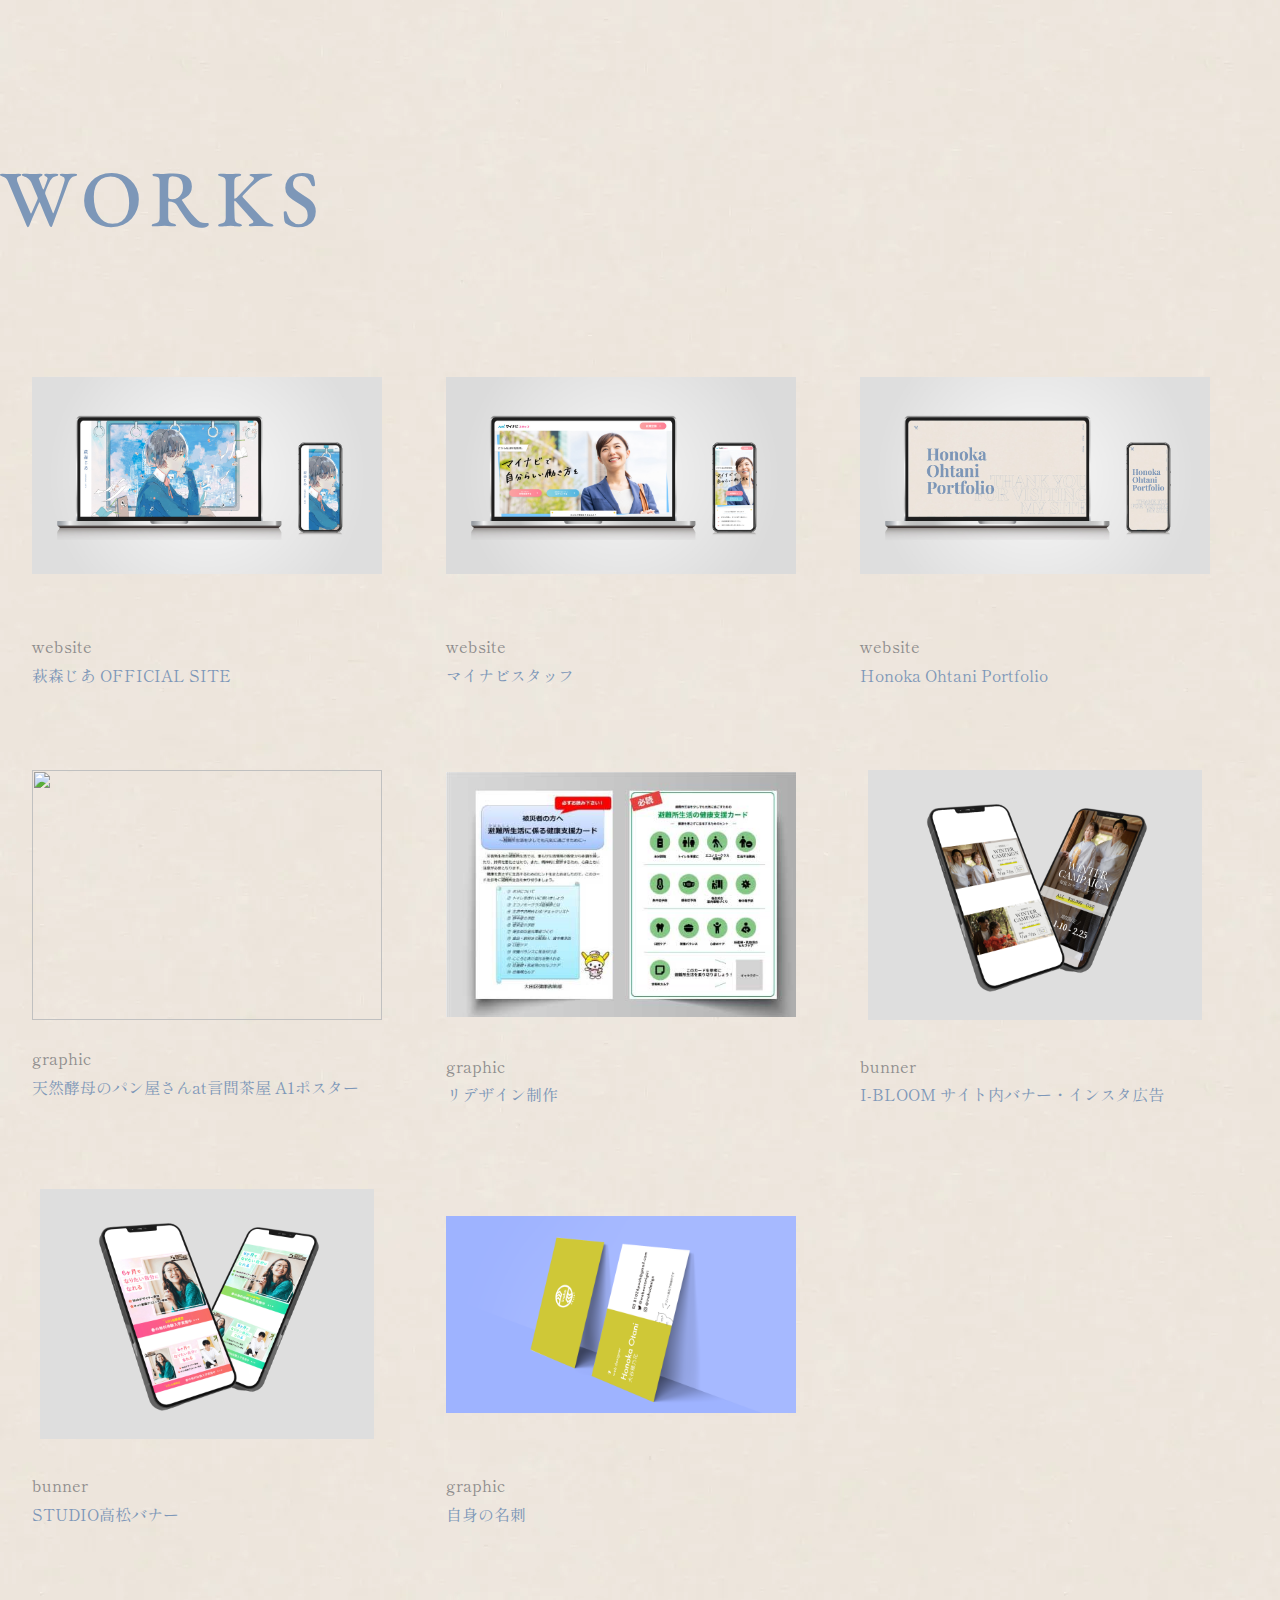
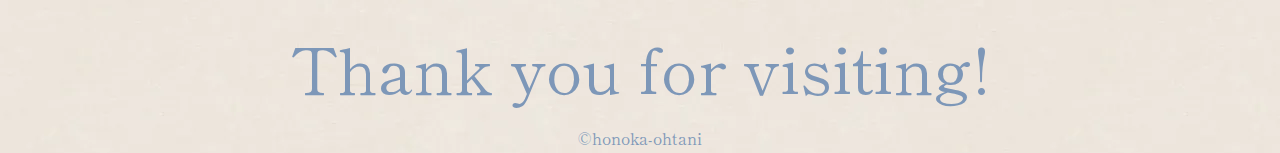
==== commit 2457884e: "add work image" ====
--- a/index.html
+++ b/index.html
@@ -78,7 +78,7 @@
       <section class="about container">
        <h2 class="section-title" id="about">ABOUT</h2>
        <div class="about-wrapper">
-        <img class="about-img" src="assets/img/about.png" width="400">
+        <img class="about-img" src="assets/img/about.png">
         <div class="introduction">
           <div class="introduction__name">
             <div class="name pr-1 md:pr-20">大谷穂乃花</div>
@@ -94,21 +94,12 @@
           <p class="introduction__sentence">
             島根県出身の26歳です。
             <br>
-            ダミーテキストダミーテキストダミーテキストダミーテキストダミーテキスト
-            <br><br>
-            ダミーテキストダミーテキストダミーテキストダミーテキストダミーテキストダミーテキストダミーテキスト
-            <br>
-            ダミーテキストダミーテキストダミーテキストダミーテキスト
-          </p>
-          <!-- <p class="introduction__sentence">
-            島根県出身の26歳です。
-            <br>
             大学卒業後の2年間は教員として中学校に勤務し、退職。その後2社でそれぞれ営業、事務・広報に携わりました。
             <br><br>
             趣味はドライブで、長距離の運転もわりと楽しくこなすことができます。最近ATの限定を解除しました。
             <br>
             食べることや料理も好きで、管理栄養士の資格を持っています。
-          </p> -->
+          </p> 
         </div>
        </div>
       </section>
@@ -200,7 +191,7 @@
               graphic
             </p>
             <p class="work-detail">
-              言問茶屋&nbsp;A1ポスター
+              天然酵母のパン屋さんat言問茶屋&nbsp;A1ポスター
             </p>
           </div>
           <div class="work-items">
--- a/assets/css/style.css
+++ b/assets/css/style.css
@@ -121,7 +121,8 @@
   padding:0 5rem;
 }
 .about-img{
-  border:solid 1px #7d97b8; 
+  border:solid 1px #7d97b8;
+  width:400px; 
   height:450px;
 }
 .introduction{
@@ -145,21 +146,24 @@
     margin: 0 1rem;
     width: auto;
 }
-.introduction__sentence{
-  transform:translateY(20%);
-}
+
 
 @media screen and (max-width: 768px) {
   .container{
-    max-width:350px;
-    margin-top:15rem;
+    max-width:300px;
+    margin-top:10rem;
   }
   .about{
     margin-top:5rem;
   }
+  .about-img{
+  width:300px; 
+  height:350px;
+  margin:0 auto;
+}
   .section-title{
-    font-size:3rem;
-    margin-bottom:3rem;
+    font-size:2.5rem;
+    margin-bottom:2rem;
   }
   .about-wrapper{
     display:block;
@@ -172,10 +176,15 @@
   .introduction__name{
     display:flex;
     justify-content: space-between;
-    margin:2rem 0 0;
+    margin:1.5rem 0 0;
+  }
+  .introduction__sentence{
+    margin-top:2rem;
+    font-size:1rem;
+    letter-spacing: 1;
   }
   .name{
-    font-size:1.6rem;
+    font-size:1.4rem;
   }
   .sns-icons__item{
     object-fit: cover;
@@ -215,11 +224,17 @@
   color:#8D8C8C;
 }
 @media screen and (max-width: 768px) {
+  .skill-title{
+  margin-bottom:2rem;
+}
   .skill-wrapper{
     padding:0rem;
   }
+  .skill-item-description__wrapper{
+  margin:0 1rem;
+}
   .skill-item-content{
-    font-size:2rem;
+    font-size:1.8rem;
   }
 }
 
@@ -239,7 +254,14 @@
 .work-category{
   color:#8D8C8C;
 }
-
+@media screen and (max-width: 768px) {
+  .work-image{
+  margin-bottom:1rem;
+}
+.work-items{
+  margin-bottom:4rem;
+}
+}
 
 
 .footer{ 
